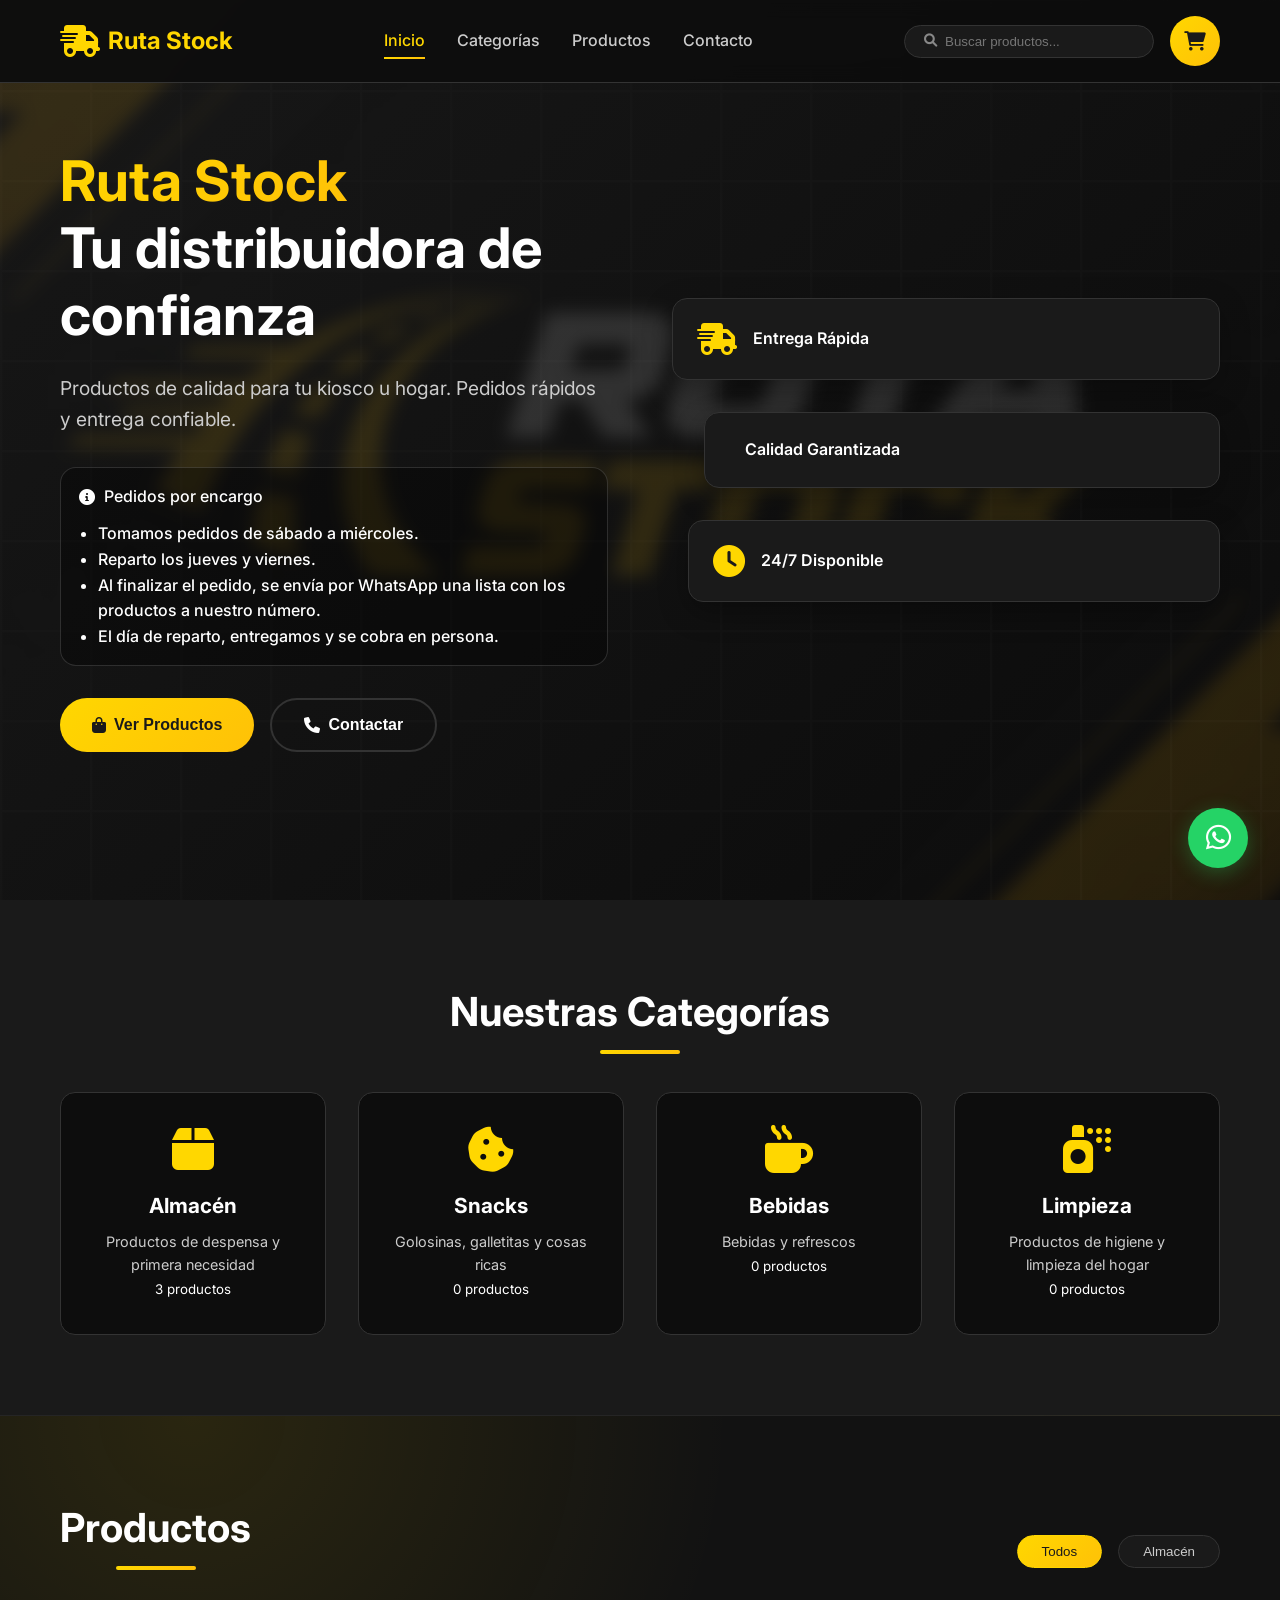
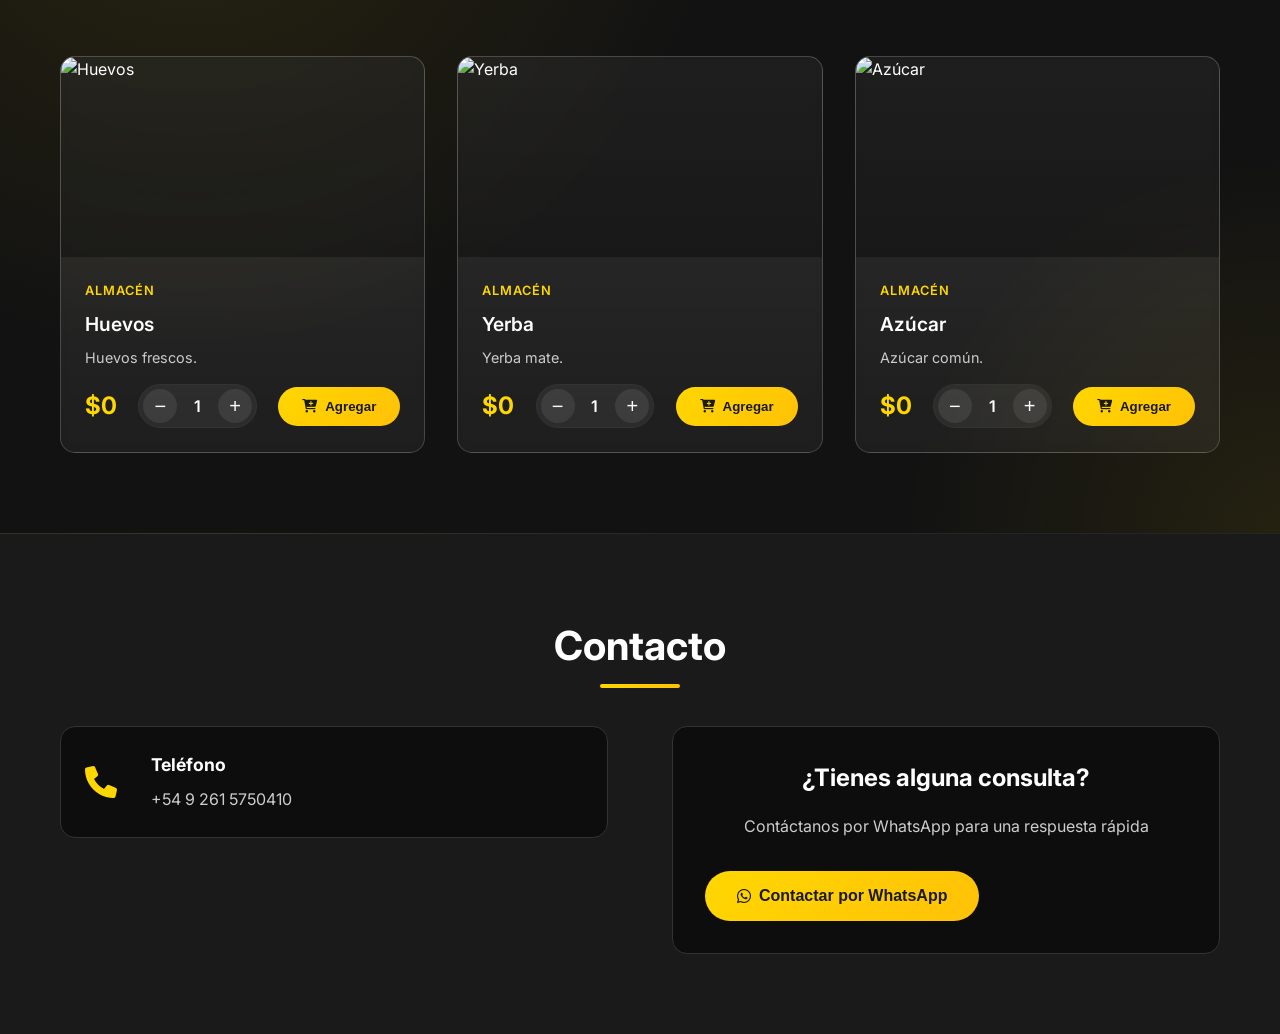
==== index.html @ 0f2c48de "Add files via upload" ====
<!DOCTYPE html>
<html lang="es">
<head>
    <meta charset="UTF-8">
    <meta name="viewport" content="width=device-width, initial-scale=1.0">
    <title>Ruta Stock - Distribuidora</title>
    <link rel="stylesheet" href="styles.css">
    <link href="https://cdnjs.cloudflare.com/ajax/libs/font-awesome/6.0.0/css/all.min.css" rel="stylesheet">
    <link href="https://fonts.googleapis.com/css2?family=Inter:wght@300;400;500;600;700&display=swap" rel="stylesheet">
</head>
<body>
    <!-- Header -->
    <header class="header">
        <div class="container">
            <div class="logo">
                <i class="fas fa-truck-fast"></i>
                <span>Ruta Stock</span>
            </div>
            <nav class="nav">
                <a href="#inicio" class="nav-link active">Inicio</a>
                <a href="#categorias" class="nav-link">Categorías</a>
                <a href="#productos" class="nav-link">Productos</a>
                <a href="#contacto" class="nav-link">Contacto</a>
            </nav>
            <div class="header-actions">
                <div class="search-container">
                    <input type="text" id="searchInput" placeholder="Buscar productos...">
                    <button class="search-btn" id="searchBtn" type="button" aria-label="Buscar">
                        <i class="fas fa-search"></i>
                    </button>
                </div>
                <button class="cart-btn" id="cartBtn">
                    <i class="fas fa-shopping-cart"></i>
                    <span class="cart-count" id="cartCount">0</span>
                </button>
            </div>
        </div>
    </header>

    <!-- Mobile Menu Toggle -->
    <button class="mobile-menu-toggle" id="mobileMenuToggle">
        <i class="fas fa-bars"></i>
    </button>

    <!-- Hero Section -->
    <section id="inicio" class="hero">
        <div class="container">
            <div class="hero-content">
                <h1 class="hero-title">
                    <span class="highlight">Ruta Stock</span>
                    <br>Tu distribuidora de confianza
                </h1>
                <p class="hero-subtitle">
                    Productos de calidad para tu kiosco u hogar. 
                    Pedidos rápidos y entrega confiable.
                </p>
                <div class="hero-notice" role="note" aria-label="Información de pedidos y reparto">
                    <div class="hero-notice-title">
                        <i class="fas fa-circle-info"></i>
                        Pedidos por encargo
                    </div>
                    <ul class="hero-notice-list">
                        <li>Tomamos pedidos de sábado a miércoles.</li>
                        <li>Reparto los jueves y viernes.</li>
                        <li>Al finalizar el pedido, se envía por WhatsApp una lista con los productos a nuestro número.</li>
                        <li>El día de reparto, entregamos y se cobra en persona.</li>
                    </ul>
                </div>
                <div class="hero-actions">
                    <button class="btn btn-primary" onclick="scrollToSection('productos')">
                        <i class="fas fa-shopping-bag"></i>
                        Ver Productos
                    </button>
                    <button class="btn btn-secondary" onclick="scrollToSection('contacto')">
                        <i class="fas fa-phone"></i>
                        Contactar
                    </button>
                </div>
            </div>
            <div class="hero-visual">
                <div class="floating-card">
                    <i class="fas fa-truck-fast"></i>
                    <span>Entrega Rápida</span>
                </div>
                <div class="floating-card">
                    <i class="fas fa-shield-check"></i>
                    <span>Calidad Garantizada</span>
                </div>
                <div class="floating-card">
                    <i class="fas fa-clock"></i>
                    <span>24/7 Disponible</span>
                </div>
            </div>
        </div>
    </section>

    <!-- Categories Section -->
    <section id="categorias" class="categories">
        <div class="container">
            <h2 class="section-title">Nuestras Categorías</h2>
            <div class="categories-grid" id="categoriesGrid">
                <!-- Categories will be loaded dynamically -->
            </div>
        </div>
    </section>

    <!-- Products Section -->
    <section id="productos" class="products">
        <div class="container">
            <div class="products-header">
                <h2 class="section-title">Productos</h2>
                <div class="filters" id="filterButtons"></div>
            </div>
            <div class="products-grid" id="productsGrid">
                <!-- Products will be loaded dynamically -->
            </div>
        </div>
    </section>

    <!-- Contact Section -->
    <section id="contacto" class="contact">
        <div class="container">
            <h2 class="section-title">Contacto</h2>
            <div class="contact-content">
                <div class="contact-info">
                    <div class="contact-item">
                        <i class="fas fa-phone"></i>
                        <div>
                            <h3>Teléfono</h3>
                            <p>+54 9 261 5750410</p>
                        </div>
                    </div>
                </div>
                <div class="contact-form">
                    <h3>¿Tienes alguna consulta?</h3>
                    <p>Contáctanos por WhatsApp para una respuesta rápida</p>
                    <button class="btn btn-primary" onclick="openWhatsApp()">
                        <i class="fab fa-whatsapp"></i>
                        Contactar por WhatsApp
                    </button>
                </div>
            </div>
        </div>
    </section>

    <!-- Cart Modal -->
    <div class="modal" id="cartModal">
        <div class="modal-content">
            <div class="modal-header">
                <h3>Carrito de Compras</h3>
                <button class="close-btn" id="closeCartModal">
                    <i class="fas fa-times"></i>
                </button>
            </div>
            <div class="modal-body">
                <div id="cartItems">
                    <!-- Cart items will be loaded dynamically -->
                </div>
                <div class="cart-total">
                    <strong>Total: $<span id="cartTotal">0</span></strong>
                </div>
            </div>
            <div class="modal-footer">
                <button class="btn btn-secondary" id="clearCart">
                    <i class="fas fa-trash"></i>
                    Vaciar Carrito
                </button>
                <button class="btn btn-primary" id="checkoutBtn">
                    <i class="fab fa-whatsapp"></i>
                    Enviar Pedido
                </button>
            </div>
        </div>
    </div>

    <!-- Checkout Modal -->
    <div class="modal" id="checkoutModal">
        <div class="modal-content">
            <div class="modal-header">
                <h3>Finalizar Pedido</h3>
                <button class="close-btn" id="closeCheckoutModal">
                    <i class="fas fa-times"></i>
                </button>
            </div>
            <div class="modal-body">
                <form id="checkoutForm">
                    <div class="form-group">
                        <label for="customerName">Nombre completo *</label>
                        <input type="text" id="customerName" required>
                    </div>
                    <div class="form-group">
                        <label for="customerAddress">Dirección *</label>
                        <input type="text" id="customerAddress" required>
                    </div>
                    <div class="form-group">
                        <label for="customerReference">Referencia (opcional)</label>
                        <input type="text" id="customerReference" placeholder="Ej: Casa azul, portón negro">
                    </div>
                </form>
            </div>
            <div class="modal-footer">
                <button class="btn btn-secondary" id="cancelCheckout">Cancelar</button>
                <button class="btn btn-primary" id="sendOrderBtn">
                    <i class="fab fa-whatsapp"></i>
                    Enviar por WhatsApp
                </button>
            </div>
        </div>
    </div>

    <!-- WhatsApp Float Button -->
    <a href="#" class="whatsapp-float" onclick="openWhatsApp()" title="Contactar por WhatsApp">
        <i class="fab fa-whatsapp"></i>
    </a>

    <!-- Loading Spinner -->
    <div class="loading" id="loading">
        <div class="spinner"></div>
    </div>

    <script src="config.js"></script>
    <script src="productos.js"></script>
    <script src="script.js"></script>
</body>
</html>
---- styles.css ----
/* Reset and Base Styles */
* {
    margin: 0;
    padding: 0;
    box-sizing: border-box;
}

:root {
    --primary-color: #FFD700;
    --primary-dark: #FFC107;
    --secondary-color: #1a1a1a;
    --background-dark: #0d0d0d;
    --background-light: #1a1a1a;
    --text-primary: #ffffff;
    --text-secondary: #cccccc;
    --text-muted: #888888;
    --border-color: #333333;
    --shadow-light: rgba(255, 215, 0, 0.1);
    --shadow-dark: rgba(0, 0, 0, 0.3);
    --gradient-primary: linear-gradient(135deg, #FFD700 0%, #FFC107 100%);
    --gradient-dark: linear-gradient(135deg, #1a1a1a 0%, #0d0d0d 100%);
}

body {
    font-family: 'Inter', sans-serif;
    background: var(--background-dark);
    color: var(--text-primary);
    line-height: 1.6;
    overflow-x: hidden;
}

.container {
    max-width: 1200px;
    margin: 0 auto;
    padding: 0 20px;
}

/* Header Styles */
.header {
    position: fixed;
    top: 0;
    left: 0;
    right: 0;
    background: rgba(13, 13, 13, 0.95);
    backdrop-filter: blur(10px);
    border-bottom: 1px solid var(--border-color);
    z-index: 1000;
    transition: all 0.3s ease;
}

.header .container {
    display: flex;
    align-items: center;
    justify-content: space-between;
    padding: 1rem 20px;
}

.logo {
    display: flex;
    align-items: center;
    gap: 0.5rem;
    font-size: 1.5rem;
    font-weight: 700;
    color: var(--primary-color);
}

.logo i {
    font-size: 2rem;
}

/* (logo de imagen removido del header) */

.nav {
    display: flex;
    gap: 2rem;
}

.nav-link {
    color: var(--text-secondary);
    text-decoration: none;
    font-weight: 500;
    transition: all 0.3s ease;
    position: relative;
}

.nav-link:hover,
.nav-link.active {
    color: var(--primary-color);
}

.nav-link::after {
    content: '';
    position: absolute;
    bottom: -5px;
    left: 0;
    width: 0;
    height: 2px;
    background: var(--gradient-primary);
    transition: width 0.3s ease;
}

.nav-link:hover::after,
.nav-link.active::after {
    width: 100%;
}

.header-actions {
    display: flex;
    align-items: center;
    gap: 1rem;
}

.search-container {
    position: relative;
    display: flex;
    align-items: center;
}

.search-container input {
    background: var(--background-light);
    border: 1px solid var(--border-color);
    border-radius: 25px;
    padding: 0.5rem 1rem 0.5rem 2.5rem;
    color: var(--text-primary);
    width: 250px;
    transition: all 0.3s ease;
}

.search-container input:focus {
    outline: none;
    border-color: var(--primary-color);
    box-shadow: 0 0 0 2px var(--shadow-light);
}

.search-btn {
    position: absolute;
    left: 0.6rem;
    width: 34px;
    height: 34px;
    border-radius: 999px;
    border: none;
    background: transparent;
    display: inline-flex;
    align-items: center;
    justify-content: center;
    cursor: pointer;
    color: var(--text-muted);
    transition: all 0.2s ease;
}

.search-btn:hover {
    color: var(--primary-color);
    background: rgba(255, 255, 255, 0.06);
}

.search-btn i {
    pointer-events: none;
}

.cart-btn {
    position: relative;
    background: var(--gradient-primary);
    border: none;
    border-radius: 50%;
    width: 50px;
    height: 50px;
    display: flex;
    align-items: center;
    justify-content: center;
    cursor: pointer;
    transition: all 0.3s ease;
    color: var(--secondary-color);
    font-size: 1.2rem;
}

.cart-btn:hover {
    transform: scale(1.1);
    box-shadow: 0 5px 15px var(--shadow-light);
}

.cart-count {
    position: absolute;
    top: -5px;
    right: -5px;
    background: #ff4444;
    color: white;
    border-radius: 50%;
    width: 20px;
    height: 20px;
    display: flex;
    align-items: center;
    justify-content: center;
    font-size: 0.8rem;
    font-weight: 600;
}

.mobile-menu-toggle {
    display: none;
    position: fixed;
    top: 1rem;
    right: 1rem;
    background: var(--gradient-primary);
    border: none;
    border-radius: 50%;
    width: 50px;
    height: 50px;
    color: var(--secondary-color);
    font-size: 1.2rem;
    cursor: pointer;
    z-index: 1001;
}

/* Hero Section */
.hero {
    min-height: 100vh;
    display: flex;
    align-items: center;
    background: var(--gradient-dark);
    position: relative;
    overflow: hidden;
}

.hero::before {
    content: '';
    position: absolute;
    top: 0;
    left: 0;
    right: 0;
    bottom: 0;
    background: url('data:image/svg+xml,<svg xmlns="http://www.w3.org/2000/svg" viewBox="0 0 100 100"><defs><pattern id="grid" width="10" height="10" patternUnits="userSpaceOnUse"><path d="M 10 0 L 0 0 0 10" fill="none" stroke="%23333" stroke-width="0.5"/></pattern></defs><rect width="100" height="100" fill="url(%23grid)"/></svg>');
    opacity: 0.1;
}

.hero::after {
    content: '';
    position: absolute;
    top: 0;
    left: 0;
    right: 0;
    bottom: 0;
    background-image: url('img/brand/logo-ruta-stock.png');
    background-size: cover;
    background-position: center;
    opacity: 0.12;
    filter: blur(8px);
    transform: scale(1.08);
    z-index: 0;
    pointer-events: none;
}

.hero .container {
    display: grid;
    grid-template-columns: 1fr 1fr;
    gap: 4rem;
    align-items: center;
    position: relative;
    z-index: 1;
}

.hero-title {
    font-size: 3.5rem;
    font-weight: 700;
    line-height: 1.2;
    margin-bottom: 1.5rem;
}

.highlight {
    background: var(--gradient-primary);
    -webkit-background-clip: text;
    -webkit-text-fill-color: transparent;
    background-clip: text;
}

.hero-subtitle {
    font-size: 1.2rem;
    color: var(--text-secondary);
    margin-bottom: 2rem;
    line-height: 1.6;
}

.hero-notice {
    margin: 1.25rem 0 2rem;
    background: rgba(0, 0, 0, 0.35);
    border: 1px solid rgba(255, 255, 255, 0.14);
    border-radius: 16px;
    padding: 1rem 1.1rem;
}

.hero-notice-title {
    display: flex;
    align-items: center;
    gap: 0.6rem;
    font-weight: 500;
    color: #ffffff;
    margin-bottom: 0.75rem;
}

.hero-notice-list {
    margin: 0;
    padding-left: 1.2rem;
    color: #ffffff;
    line-height: 1.6;
    font-weight: 500;
}

.hero-notice-list strong {
    color: inherit;
    font-weight: inherit;
}

.hero-actions {
    display: flex;
    gap: 1rem;
    flex-wrap: wrap;
}

.btn {
    padding: 1rem 2rem;
    border: none;
    border-radius: 50px;
    font-weight: 600;
    cursor: pointer;
    transition: all 0.3s ease;
    display: flex;
    align-items: center;
    gap: 0.5rem;
    text-decoration: none;
    font-size: 1rem;
}

.btn-primary {
    background: var(--gradient-primary);
    color: var(--secondary-color);
}

.btn-primary:hover {
    transform: translateY(-2px);
    box-shadow: 0 10px 25px var(--shadow-light);
}

.btn-secondary {
    background: transparent;
    color: var(--text-primary);
    border: 2px solid var(--border-color);
}

.btn-secondary:hover {
    border-color: var(--primary-color);
    color: var(--primary-color);
    transform: translateY(-2px);
}

.hero-visual {
    display: flex;
    flex-direction: column;
    gap: 2rem;
    position: relative;
}

.floating-card {
    background: var(--background-light);
    border: 1px solid var(--border-color);
    border-radius: 15px;
    padding: 1.5rem;
    display: flex;
    align-items: center;
    gap: 1rem;
    backdrop-filter: blur(10px);
    animation: float 6s ease-in-out infinite;
    box-shadow: 0 10px 30px var(--shadow-dark);
}

.floating-card:nth-child(2) {
    animation-delay: -2s;
    margin-left: 2rem;
}

.floating-card:nth-child(3) {
    animation-delay: -4s;
    margin-left: 1rem;
}

.floating-card i {
    font-size: 2rem;
    color: var(--primary-color);
}

.floating-card span {
    font-weight: 600;
}

@keyframes float {
    0%, 100% { transform: translateY(0px); }
    50% { transform: translateY(-20px); }
}

/* Section Styles */
section {
    padding: 5rem 0;
}

.section-title {
    font-size: 2.5rem;
    font-weight: 700;
    text-align: center;
    margin-bottom: 3rem;
    position: relative;
}

.section-title::after {
    content: '';
    position: absolute;
    bottom: -10px;
    left: 50%;
    transform: translateX(-50%);
    width: 80px;
    height: 4px;
    background: var(--gradient-primary);
    border-radius: 2px;
}

/* Categories Section */
.categories {
    background: var(--background-light);
}

.categories-grid {
    display: grid;
    grid-template-columns: repeat(auto-fit, minmax(200px, 1fr));
    gap: 2rem;
}

.category-card {
    background: var(--background-dark);
    border: 1px solid var(--border-color);
    border-radius: 15px;
    padding: 2rem;
    text-align: center;
    cursor: pointer;
    transition: all 0.3s ease;
    position: relative;
    overflow: hidden;
}

.category-card::before {
    content: '';
    position: absolute;
    top: 0;
    left: -100%;
    width: 100%;
    height: 100%;
    background: linear-gradient(90deg, transparent, var(--shadow-light), transparent);
    transition: left 0.5s ease;
}

.category-card:hover::before {
    left: 100%;
}

.category-card:hover {
    transform: translateY(-5px);
    border-color: var(--primary-color);
    box-shadow: 0 15px 35px var(--shadow-dark);
}

.category-card i {
    font-size: 3rem;
    color: var(--primary-color);
    margin-bottom: 1rem;
}

.category-card h3 {
    font-size: 1.3rem;
    margin-bottom: 0.5rem;
}

.category-card p {
    color: var(--text-secondary);
    font-size: 0.9rem;
}

/* Products Section */
.products {
    background:
        radial-gradient(1200px circle at 15% 0%, rgba(255, 215, 0, 0.10), transparent 45%),
        radial-gradient(900px circle at 100% 100%, rgba(255, 215, 0, 0.08), transparent 42%),
        #121212;
    border-top: 1px solid rgba(255, 255, 255, 0.08);
    border-bottom: 1px solid rgba(255, 255, 255, 0.08);
}

.products-header {
    display: flex;
    justify-content: space-between;
    align-items: center;
    margin-bottom: 3rem;
    flex-wrap: wrap;
    gap: 2rem;
}

.filters {
    display: flex;
    gap: 1rem;
    flex-wrap: wrap;
}

.filter-btn {
    background: var(--background-light);
    border: 1px solid var(--border-color);
    color: var(--text-secondary);
    padding: 0.5rem 1.5rem;
    border-radius: 25px;
    cursor: pointer;
    transition: all 0.3s ease;
    font-weight: 500;
}

.filter-btn:hover,
.filter-btn.active {
    background: var(--gradient-primary);
    color: var(--secondary-color);
    border-color: var(--primary-color);
}

.products-grid {
    display: grid;
    grid-template-columns: repeat(auto-fill, minmax(280px, 1fr));
    gap: 2rem;
}

.product-card {
    background: linear-gradient(180deg, rgba(255, 255, 255, 0.12), rgba(255, 255, 255, 0.05));
    border: 1px solid rgba(255, 255, 255, 0.18);
    border-radius: 15px;
    overflow: hidden;
    transition: all 0.3s ease;
    position: relative;
    backdrop-filter: blur(4px);
}

.product-card::after {
    content: '';
    position: absolute;
    inset: 0;
    background: radial-gradient(900px circle at 20% 0%, rgba(255, 215, 0, 0.10), transparent 55%);
    opacity: 0;
    transition: opacity 0.25s ease;
    pointer-events: none;
}

.product-card:hover {
    transform: translateY(-5px);
    box-shadow: 0 18px 40px rgba(0, 0, 0, 0.45), 0 0 0 1px rgba(255, 215, 0, 0.35);
    border-color: var(--primary-color);
}

.product-card:hover::after {
    opacity: 1;
}

.product-card.product-highlight {
    outline: 2px solid rgba(255, 215, 0, 0.65);
    box-shadow: 0 0 0 6px rgba(255, 215, 0, 0.10), 0 18px 40px rgba(0, 0, 0, 0.35);
    transform: translateY(-3px);
}

.product-image {
    width: 100%;
    height: 200px;
    background: rgba(0, 0, 0, 0.35);
    display: flex;
    align-items: center;
    justify-content: center;
    position: relative;
    overflow: hidden;
}

.product-image img {
    width: 100%;
    height: 100%;
    object-fit: cover;
    transition: transform 0.3s ease;
}

.product-card:hover .product-image img {
    transform: scale(1.1);
}

.product-image i {
    font-size: 4rem;
    color: var(--primary-color);
    opacity: 0.5;
}

.product-info {
    padding: 1.5rem;
}

.product-category {
    color: var(--primary-color);
    font-size: 0.8rem;
    font-weight: 600;
    text-transform: uppercase;
    letter-spacing: 1px;
    margin-bottom: 0.5rem;
}

.product-name {
    font-size: 1.2rem;
    font-weight: 600;
    margin-bottom: 0.5rem;
}

.product-description {
    color: var(--text-secondary);
    font-size: 0.9rem;
    margin-bottom: 1rem;
    line-height: 1.4;
}

.product-footer {
    display: flex;
    justify-content: space-between;
    align-items: center;
    gap: 0.75rem;
    flex-wrap: wrap;
}

/* Selector de cantidad en cards de producto */
.qty-selector {
    display: inline-flex;
    align-items: center;
    gap: 0.4rem;
    background: rgba(255, 255, 255, 0.06);
    border: 1px solid var(--border-color);
    border-radius: 999px;
    padding: 0.25rem;
}

.qty-btn {
    width: 34px;
    height: 34px;
    border-radius: 999px;
    border: none;
    cursor: pointer;
    background: rgba(255, 255, 255, 0.08);
    color: var(--text-primary);
    font-size: 1.25rem;
    line-height: 1;
    display: inline-flex;
    align-items: center;
    justify-content: center;
    transition: transform 0.12s ease, background 0.12s ease;
}

.qty-btn:hover {
    background: rgba(255, 255, 255, 0.12);
    transform: translateY(-1px);
}

.qty-value {
    min-width: 28px;
    text-align: center;
    font-weight: 600;
    color: var(--text-primary);
}

.product-price {
    font-size: 1.5rem;
    font-weight: 700;
    color: var(--primary-color);
}

.add-to-cart {
    background: var(--gradient-primary);
    border: none;
    color: var(--secondary-color);
    padding: 0.75rem 1.5rem;
    border-radius: 25px;
    cursor: pointer;
    font-weight: 600;
    transition: all 0.3s ease;
    display: flex;
    align-items: center;
    gap: 0.5rem;
}

.add-to-cart:hover {
    transform: scale(1.05);
    box-shadow: 0 5px 15px var(--shadow-light);
}

/* Contact Section */
.contact {
    background: var(--background-light);
}

.contact-content {
    display: grid;
    grid-template-columns: 1fr 1fr;
    gap: 4rem;
    align-items: start;
}

.contact-info {
    display: flex;
    flex-direction: column;
    gap: 2rem;
}

.contact-item {
    display: flex;
    align-items: center;
    gap: 1rem;
    padding: 1.5rem;
    background: var(--background-dark);
    border: 1px solid var(--border-color);
    border-radius: 15px;
    transition: all 0.3s ease;
}

.contact-item:hover {
    border-color: var(--primary-color);
    transform: translateX(5px);
}

.contact-item i {
    font-size: 2rem;
    color: var(--primary-color);
    min-width: 50px;
}

.contact-item h3 {
    margin-bottom: 0.5rem;
    font-size: 1.1rem;
}

.contact-item p {
    color: var(--text-secondary);
}

.contact-form {
    background: var(--background-dark);
    border: 1px solid var(--border-color);
    border-radius: 15px;
    padding: 2rem;
    text-align: center;
}

.contact-form h3 {
    margin-bottom: 1rem;
    font-size: 1.5rem;
}

.contact-form p {
    color: var(--text-secondary);
    margin-bottom: 2rem;
}

/* Modal Styles */
.modal {
    display: none;
    position: fixed;
    top: 0;
    left: 0;
    width: 100%;
    height: 100%;
    background: rgba(0, 0, 0, 0.8);
    backdrop-filter: blur(5px);
    z-index: 2000;
    animation: fadeIn 0.3s ease;
}

.modal.show {
    display: flex;
    align-items: center;
    justify-content: center;
}

.modal-content {
    background: var(--background-light);
    border: 1px solid var(--border-color);
    border-radius: 15px;
    width: 90%;
    max-width: 500px;
    max-height: 90vh;
    overflow-y: auto;
    animation: slideUp 0.3s ease;
}

.modal-header {
    display: flex;
    justify-content: space-between;
    align-items: center;
    padding: 1.5rem;
    border-bottom: 1px solid var(--border-color);
}

.modal-header h3 {
    font-size: 1.3rem;
}

.close-btn {
    background: none;
    border: none;
    color: var(--text-secondary);
    font-size: 1.5rem;
    cursor: pointer;
    transition: color 0.3s ease;
}

.close-btn:hover {
    color: var(--primary-color);
}

.modal-body {
    padding: 1.5rem;
}

.modal-footer {
    display: flex;
    gap: 1rem;
    padding: 1.5rem;
    border-top: 1px solid var(--border-color);
    justify-content: flex-end;
}

/* Cart Styles */
.cart-item {
    display: flex;
    align-items: center;
    gap: 1rem;
    padding: 1rem;
    border: 1px solid var(--border-color);
    border-radius: 10px;
    margin-bottom: 1rem;
    background: var(--background-dark);
}

.cart-item-image {
    width: 60px;
    height: 60px;
    background: var(--background-light);
    border-radius: 8px;
    display: flex;
    align-items: center;
    justify-content: center;
    color: var(--primary-color);
    font-size: 1.5rem;
}

.cart-item-info {
    flex: 1;
}

.cart-item-name {
    font-weight: 600;
    margin-bottom: 0.25rem;
}

.cart-item-price {
    color: var(--primary-color);
    font-weight: 600;
}

.cart-item-controls {
    display: flex;
    align-items: center;
    gap: 0.5rem;
}

.quantity-btn {
    background: var(--background-light);
    border: 1px solid var(--border-color);
    color: var(--text-primary);
    width: 30px;
    height: 30px;
    border-radius: 50%;
    cursor: pointer;
    display: flex;
    align-items: center;
    justify-content: center;
    transition: all 0.3s ease;
}

.quantity-btn:hover {
    background: var(--primary-color);
    color: var(--secondary-color);
}

.quantity {
    min-width: 30px;
    text-align: center;
    font-weight: 600;
}

.remove-item {
    background: #ff4444;
    border: none;
    color: white;
    width: 30px;
    height: 30px;
    border-radius: 50%;
    cursor: pointer;
    display: flex;
    align-items: center;
    justify-content: center;
    transition: all 0.3s ease;
}

.remove-item:hover {
    background: #cc0000;
    transform: scale(1.1);
}

.cart-total {
    text-align: center;
    font-size: 1.3rem;
    margin: 1rem 0;
    padding: 1rem;
    background: var(--background-dark);
    border-radius: 10px;
}

.empty-cart {
    text-align: center;
    padding: 2rem;
    color: var(--text-secondary);
}

/* Form Styles */
.form-group {
    margin-bottom: 1.5rem;
}

.form-group label {
    display: block;
    margin-bottom: 0.5rem;
    font-weight: 600;
    color: var(--text-primary);
}

.form-group input {
    width: 100%;
    padding: 0.75rem;
    background: var(--background-dark);
    border: 1px solid var(--border-color);
    border-radius: 8px;
    color: var(--text-primary);
    transition: all 0.3s ease;
}

.form-group input:focus {
    outline: none;
    border-color: var(--primary-color);
    box-shadow: 0 0 0 2px var(--shadow-light);
}

.form-group small {
    display: block;
    margin-top: 0.5rem;
    color: var(--text-secondary);
    font-size: 0.8rem;
}

/* WhatsApp Float Button */
.whatsapp-float {
    position: fixed;
    bottom: 2rem;
    right: 2rem;
    background: #25D366;
    color: white;
    width: 60px;
    height: 60px;
    border-radius: 50%;
    display: flex;
    align-items: center;
    justify-content: center;
    font-size: 1.8rem;
    text-decoration: none;
    box-shadow: 0 5px 20px rgba(37, 211, 102, 0.3);
    transition: all 0.3s ease;
    z-index: 1000;
    animation: pulse 2s infinite;
}

.whatsapp-float:hover {
    transform: scale(1.1);
    box-shadow: 0 8px 25px rgba(37, 211, 102, 0.5);
}

/* (Se eliminó la sección "Imágenes" de la página; las imágenes van en `img/productos/`) */

@keyframes pulse {
    0% { box-shadow: 0 5px 20px rgba(37, 211, 102, 0.3); }
    50% { box-shadow: 0 5px 20px rgba(37, 211, 102, 0.6); }
    100% { box-shadow: 0 5px 20px rgba(37, 211, 102, 0.3); }
}

/* Loading Spinner */
.loading {
    display: none;
    position: fixed;
    top: 0;
    left: 0;
    width: 100%;
    height: 100%;
    background: rgba(0, 0, 0, 0.8);
    z-index: 3000;
    align-items: center;
    justify-content: center;
}

.loading.show {
    display: flex;
}

.spinner {
    width: 50px;
    height: 50px;
    border: 3px solid var(--border-color);
    border-top: 3px solid var(--primary-color);
    border-radius: 50%;
    animation: spin 1s linear infinite;
}

@keyframes spin {
    0% { transform: rotate(0deg); }
    100% { transform: rotate(360deg); }
}

/* Animations */
@keyframes fadeIn {
    from { opacity: 0; }
    to { opacity: 1; }
}

@keyframes slideUp {
    from { transform: translateY(50px); opacity: 0; }
    to { transform: translateY(0); opacity: 1; }
}

/* Responsive Design */
@media (max-width: 768px) {
    .container {
        padding: 0 15px;
    }

    .header .container {
        padding: 0.75rem 15px;
    }

    .nav {
        display: none;
    }

    .mobile-menu-toggle {
        display: flex;
    }

    .search-container input {
        width: 200px;
    }

    .hero .container {
        grid-template-columns: 1fr;
        gap: 2rem;
        text-align: center;
    }

    .hero-title {
        font-size: 2.5rem;
    }

    .hero-actions {
        justify-content: center;
    }

    .floating-card {
        margin-left: 0 !important;
    }

    .section-title {
        font-size: 2rem;
    }

    .categories-grid {
        grid-template-columns: repeat(auto-fit, minmax(150px, 1fr));
        gap: 1rem;
    }

    .products-header {
        flex-direction: column;
        align-items: stretch;
    }

    .filters {
        justify-content: center;
    }

    .products-grid {
        grid-template-columns: repeat(auto-fit, minmax(250px, 1fr));
        gap: 1.5rem;
    }

    .contact-content {
        grid-template-columns: 1fr;
        gap: 2rem;
    }

    .modal-content {
        width: 95%;
        margin: 1rem;
    }

    .modal-footer {
        flex-direction: column;
    }

    .cart-item {
        flex-direction: column;
        align-items: stretch;
        text-align: center;
    }

    .cart-item-controls {
        justify-content: center;
        margin-top: 1rem;
    }

    .whatsapp-float {
        bottom: 1rem;
        right: 1rem;
        width: 50px;
        height: 50px;
        font-size: 1.5rem;
    }
}

@media (max-width: 480px) {
    .hero-title {
        font-size: 2rem;
    }

    .btn {
        padding: 0.75rem 1.5rem;
        font-size: 0.9rem;
    }

    .search-container input {
        width: 150px;
    }

    .products-grid {
        grid-template-columns: 1fr;
    }

    .categories-grid {
        grid-template-columns: 1fr;
    }
}

/* Utility Classes */
.text-center { text-align: center; }
.text-left { text-align: left; }
.text-right { text-align: right; }

.mb-1 { margin-bottom: 0.5rem; }
.mb-2 { margin-bottom: 1rem; }
.mb-3 { margin-bottom: 1.5rem; }
.mb-4 { margin-bottom: 2rem; }

.mt-1 { margin-top: 0.5rem; }
.mt-2 { margin-top: 1rem; }
.mt-3 { margin-top: 1.5rem; }
.mt-4 { margin-top: 2rem; }

.hidden { display: none; }
.visible { display: block; }

/* Smooth Scrolling */
html {
    scroll-behavior: smooth;
}

/* Custom Scrollbar */
::-webkit-scrollbar {
    width: 8px;
}

::-webkit-scrollbar-track {
    background: var(--background-dark);
}

::-webkit-scrollbar-thumb {
    background: var(--primary-color);
    border-radius: 4px;
}

::-webkit-scrollbar-thumb:hover {
    background: var(--primary-dark);
}
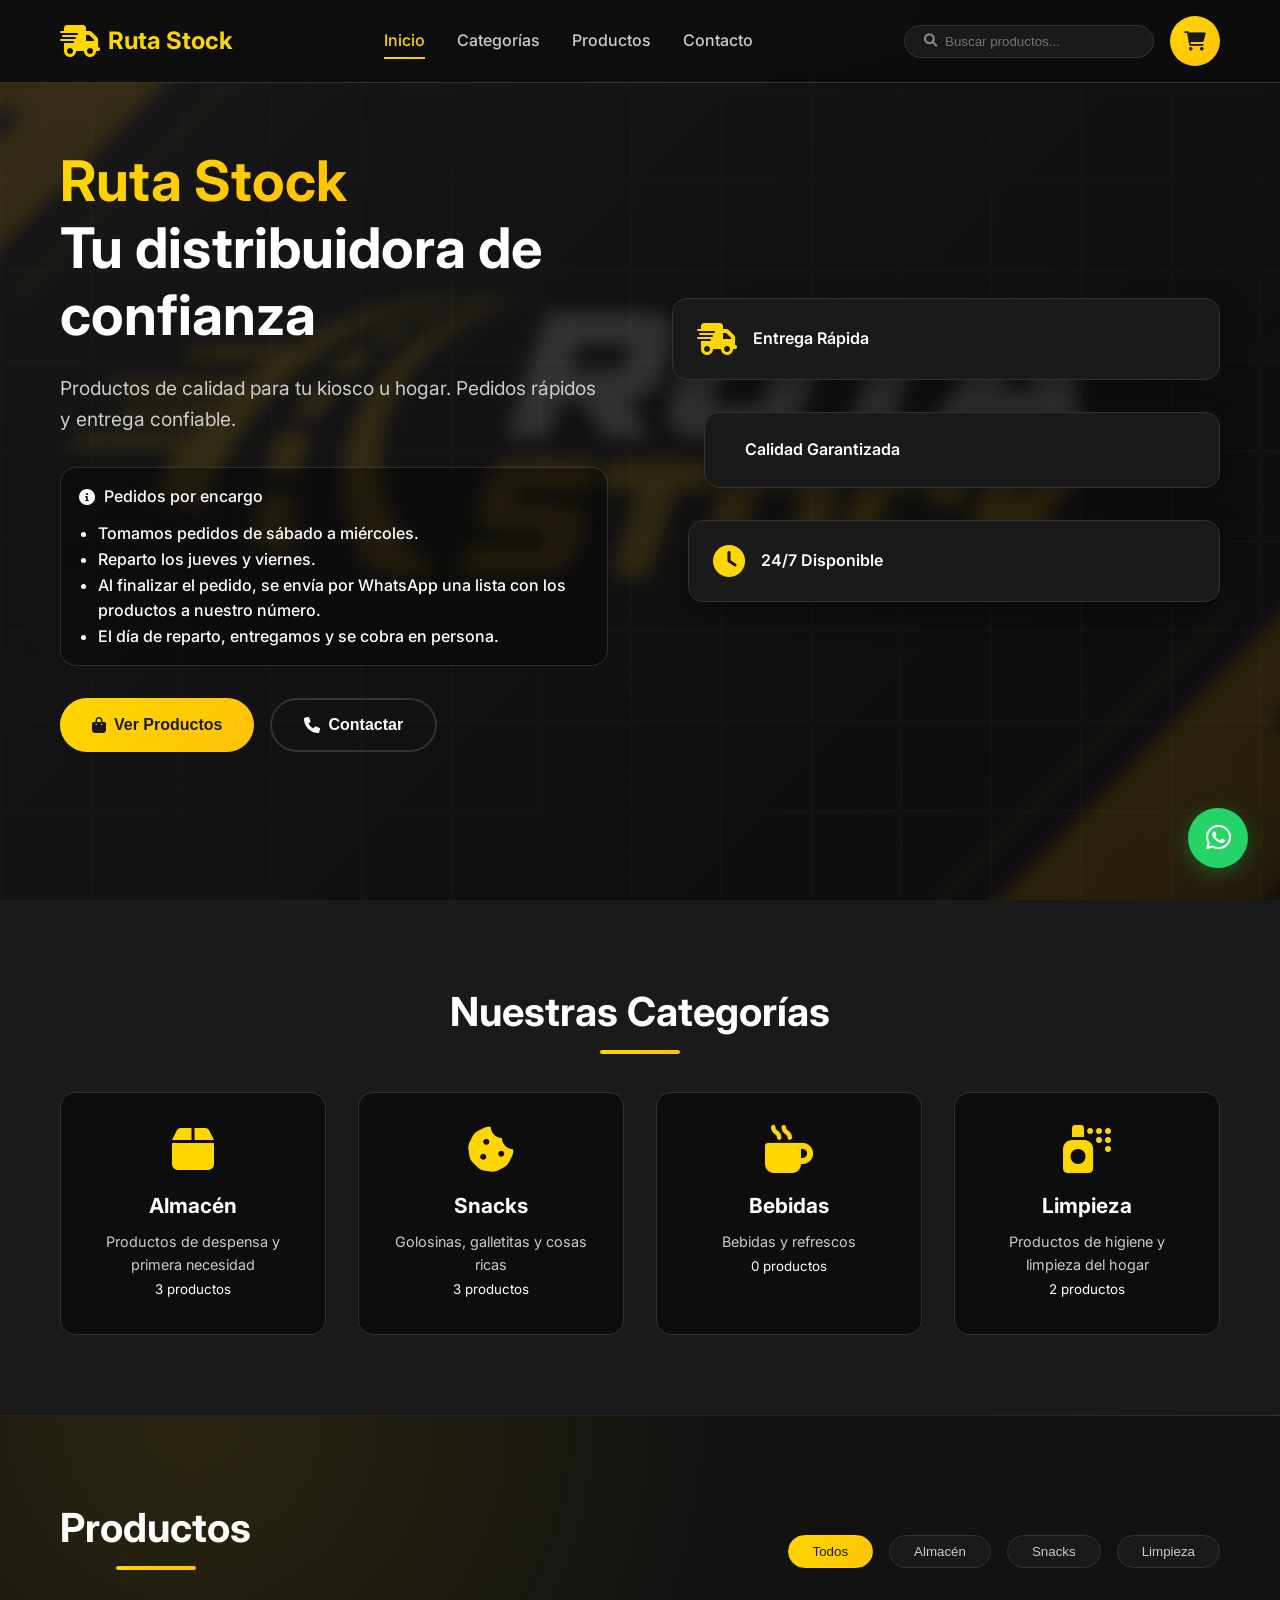
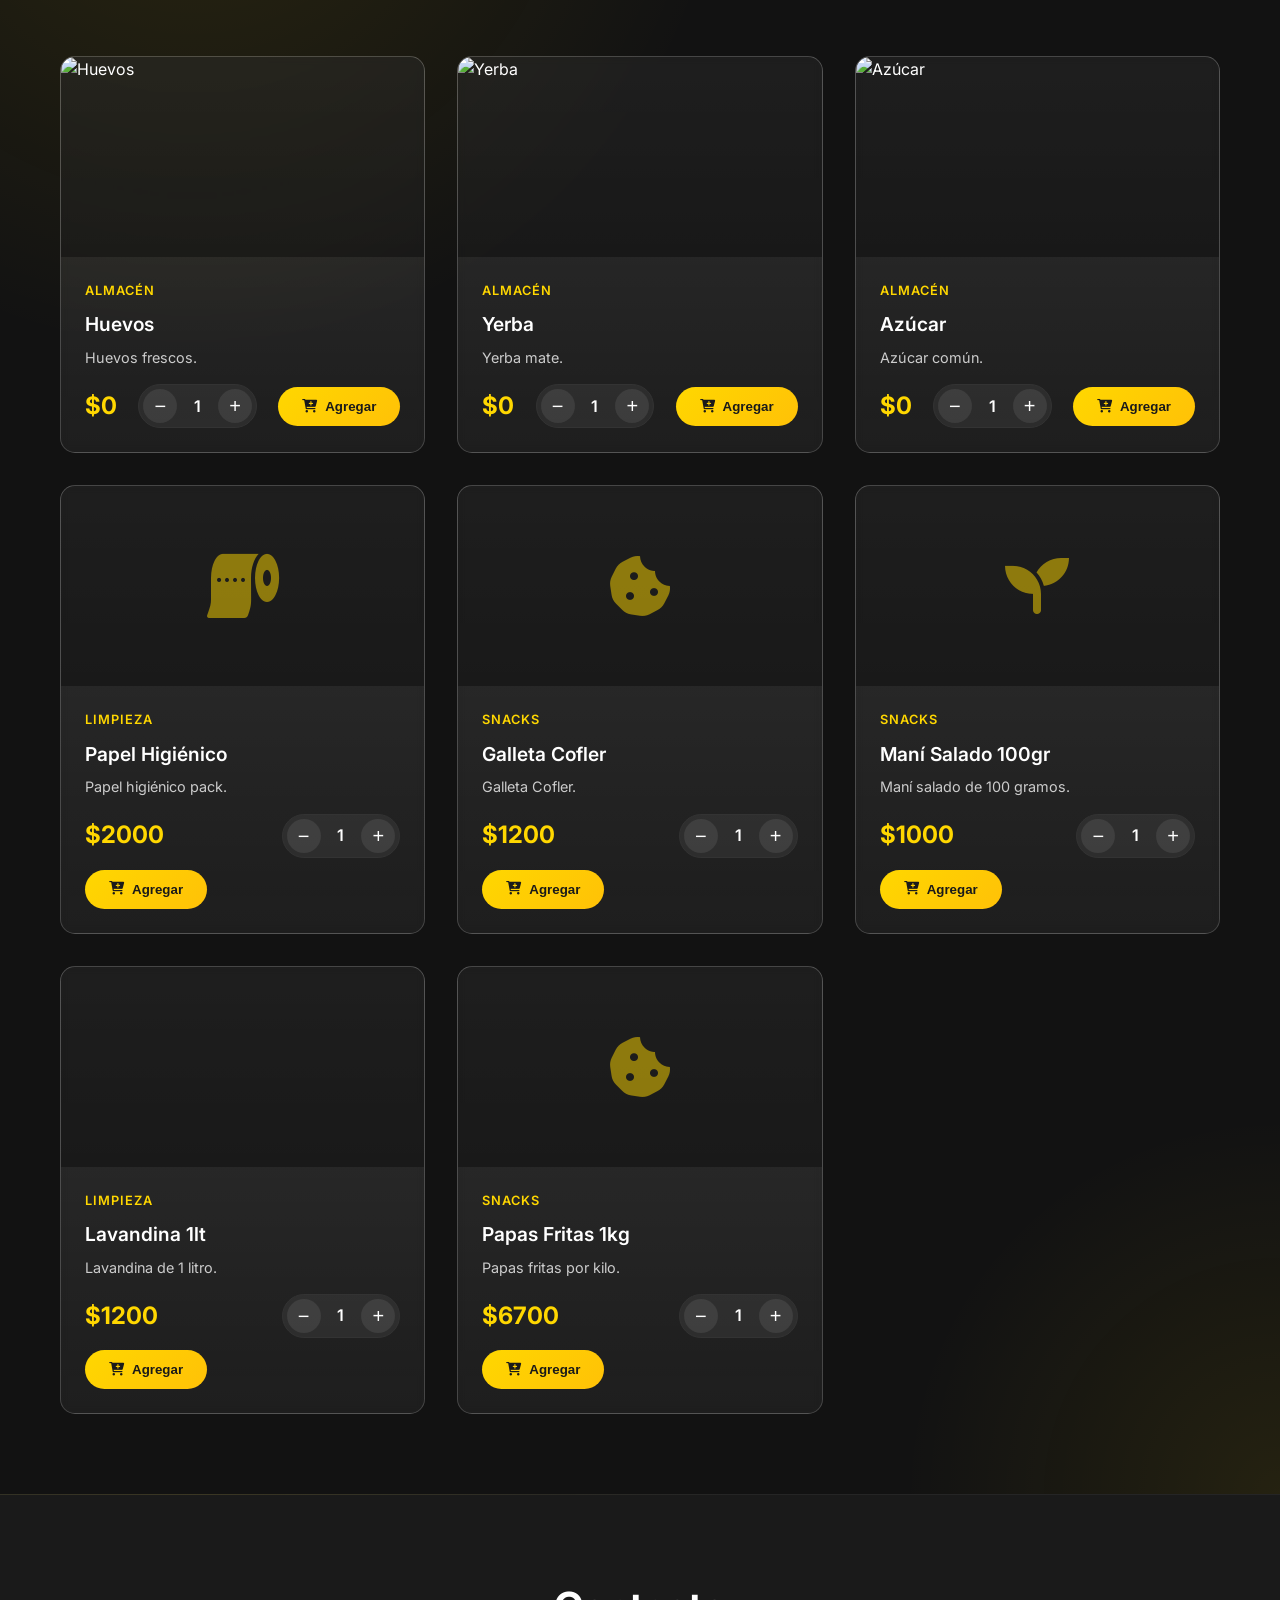
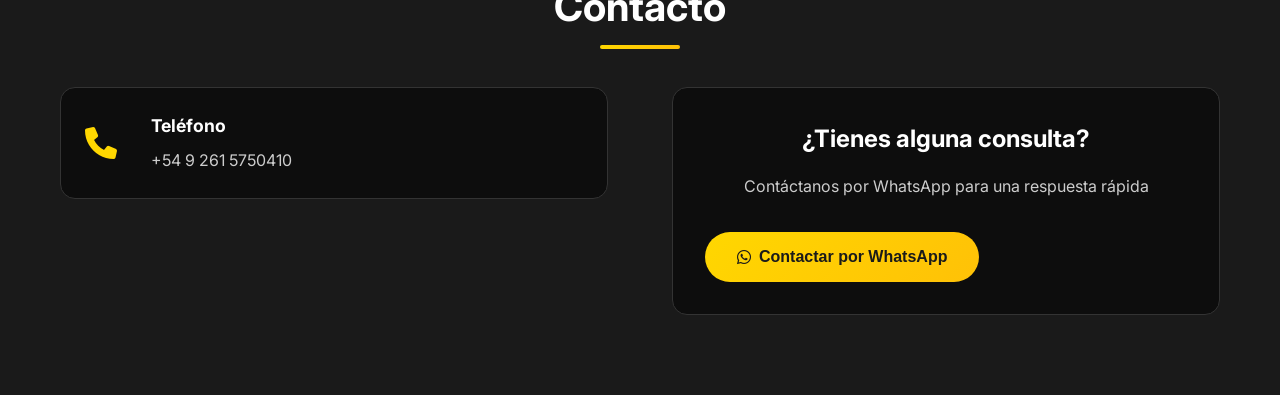
==== commit 1f4ae191: "Add files via upload" ====
--- a/index.html
+++ b/index.html
@@ -29,6 +29,9 @@
                         <i class="fas fa-search"></i>
                     </button>
                 </div>
+                <button class="mobile-menu-toggle" id="mobileMenuToggle" aria-label="Abrir menú">
+                    <i class="fas fa-bars"></i>
+                </button>
                 <button class="cart-btn" id="cartBtn">
                     <i class="fas fa-shopping-cart"></i>
                     <span class="cart-count" id="cartCount">0</span>
@@ -36,11 +39,6 @@
             </div>
         </div>
     </header>
-
-    <!-- Mobile Menu Toggle -->
-    <button class="mobile-menu-toggle" id="mobileMenuToggle">
-        <i class="fas fa-bars"></i>
-    </button>
 
     <!-- Hero Section -->
     <section id="inicio" class="hero">
@@ -160,6 +158,10 @@
                     <strong>Total: $<span id="cartTotal">0</span></strong>
                 </div>
             </div>
+            <div class="cart-scroll-hint" id="cartScrollHint" aria-hidden="true">
+                <span>Deslizá para ver más</span>
+                <i class="fas fa-chevron-down"></i>
+            </div>
             <div class="modal-footer">
                 <button class="btn btn-secondary" id="clearCart">
                     <i class="fas fa-trash"></i>
--- a/styles.css
+++ b/styles.css
@@ -178,6 +178,10 @@
     box-shadow: 0 5px 15px var(--shadow-light);
 }
 
+.cart-btn.cart-attention {
+    animation: cartNudge 0.55s ease;
+}
+
 .cart-count {
     position: absolute;
     top: -5px;
@@ -196,18 +200,16 @@
 
 .mobile-menu-toggle {
     display: none;
-    position: fixed;
-    top: 1rem;
-    right: 1rem;
+    position: relative;
     background: var(--gradient-primary);
     border: none;
     border-radius: 50%;
-    width: 50px;
-    height: 50px;
+    width: 44px;
+    height: 44px;
     color: var(--secondary-color);
-    font-size: 1.2rem;
+    font-size: 1rem;
     cursor: pointer;
-    z-index: 1001;
+    z-index: 10;
 }
 
 /* Hero Section */
@@ -786,6 +788,7 @@
     max-height: 90vh;
     overflow-y: auto;
     animation: slideUp 0.3s ease;
+    position: relative;
 }
 
 .modal-header {
@@ -920,6 +923,42 @@
     padding: 1rem;
     background: var(--background-dark);
     border-radius: 10px;
+}
+
+.cart-scroll-hint {
+    position: sticky;
+    bottom: 78px;
+    left: 50%;
+    transform: translateX(-50%);
+    width: max-content;
+    margin-bottom: 0.45rem;
+    display: inline-flex;
+    align-items: center;
+    gap: 0.45rem;
+    background: rgba(0, 0, 0, 0.72);
+    border: 1px solid rgba(255, 255, 255, 0.18);
+    border-radius: 999px;
+    padding: 0.38rem 0.72rem;
+    font-size: 0.75rem;
+    color: #fff;
+    opacity: 0;
+    pointer-events: none;
+    transition: opacity 0.2s ease;
+    z-index: 7;
+}
+
+.cart-scroll-hint i {
+    font-size: 0.72rem;
+    animation: hintArrowMove 1s ease-in-out infinite;
+}
+
+.cart-scroll-hint.show {
+    opacity: 1;
+}
+
+@keyframes hintArrowMove {
+    0%, 100% { transform: translateY(0); }
+    50% { transform: translateY(3px); }
 }
 
 .empty-cart {
@@ -997,6 +1036,41 @@
     100% { box-shadow: 0 5px 20px rgba(37, 211, 102, 0.3); }
 }
 
+@keyframes cartNudge {
+    0% { transform: translateX(0) scale(1); }
+    20% { transform: translateX(-3px) scale(1.03); }
+    40% { transform: translateX(3px) scale(1.05); }
+    60% { transform: translateX(-2px) scale(1.03); }
+    80% { transform: translateX(2px) scale(1.02); }
+    100% { transform: translateX(0) scale(1); }
+}
+
+.cart-toast {
+    position: fixed;
+    top: 92px;
+    right: 16px;
+    z-index: 2500;
+    display: inline-flex;
+    align-items: center;
+    gap: 0.5rem;
+    background: #2e7d32;
+    color: #fff;
+    border: 1px solid rgba(255, 255, 255, 0.25);
+    border-radius: 12px;
+    padding: 0.65rem 0.85rem;
+    font-size: 0.9rem;
+    box-shadow: 0 10px 25px rgba(0, 0, 0, 0.35);
+    transform: translateY(-8px);
+    opacity: 0;
+    transition: all 0.22s ease;
+    pointer-events: none;
+}
+
+.cart-toast.show {
+    transform: translateY(0);
+    opacity: 1;
+}
+
 /* Loading Spinner */
 .loading {
     display: none;
@@ -1047,7 +1121,11 @@
     }
 
     .header .container {
-        padding: 0.75rem 15px;
+        padding: 0.7rem 15px;
+        display: grid;
+        grid-template-columns: auto 1fr auto;
+        gap: 0.6rem;
+        align-items: center;
     }
 
     .nav {
@@ -1056,10 +1134,36 @@
 
     .mobile-menu-toggle {
         display: flex;
-    }
-
-    .search-container input {
-        width: 200px;
+        align-items: center;
+        justify-content: center;
+    }
+
+    .logo {
+        font-size: 1.2rem;
+        gap: 0.4rem;
+    }
+
+    .logo i {
+        font-size: 1.4rem;
+    }
+
+    .header-actions {
+        justify-self: end;
+        gap: 0.45rem;
+    }
+
+    .search-container {
+        display: none;
+    }
+
+    .cart-btn {
+        width: 44px;
+        height: 44px;
+        font-size: 1rem;
+    }
+
+    section {
+        padding: 2.7rem 0;
     }
 
     .hero .container {
@@ -1068,30 +1172,91 @@
         text-align: center;
     }
 
+    .hero {
+        min-height: auto;
+        padding-top: 5.2rem;
+        padding-bottom: 0.6rem;
+    }
+
     .hero-title {
-        font-size: 2.5rem;
+        font-size: 1.7rem;
+        margin-bottom: 0.65rem;
+    }
+
+    .hero-subtitle {
+        font-size: 0.95rem;
+        margin-bottom: 0.9rem;
+        line-height: 1.35;
+    }
+
+    .hero-notice {
+        margin: 0.6rem 0 0.9rem;
+        padding: 0.7rem 0.75rem;
+    }
+
+    .hero-notice-title {
+        margin-bottom: 0.45rem;
+        font-size: 0.9rem;
+    }
+
+    .hero-notice-list {
+        display: block;
+        font-size: 0.8rem;
+        line-height: 1.35;
+        padding-left: 1rem;
     }
 
     .hero-actions {
         justify-content: center;
+        gap: 0.6rem;
     }
 
     .floating-card {
         margin-left: 0 !important;
     }
 
+    .hero-visual {
+        display: none;
+    }
+
+    .hero-actions .btn-secondary {
+        display: none;
+    }
+
     .section-title {
-        font-size: 2rem;
+        font-size: 1.45rem;
+        margin-bottom: 1.1rem;
     }
 
     .categories-grid {
-        grid-template-columns: repeat(auto-fit, minmax(150px, 1fr));
-        gap: 1rem;
+        grid-template-columns: repeat(3, minmax(0, 1fr));
+        gap: 0.7rem;
+    }
+
+    .category-card {
+        padding: 1rem 0.65rem;
+        border-radius: 12px;
+    }
+
+    .category-card h3 {
+        font-size: 0.95rem;
+        margin-bottom: 0.25rem;
+    }
+
+    .category-card p {
+        font-size: 0.78rem;
+        line-height: 1.25;
+    }
+
+    .category-card i {
+        font-size: 1.5rem;
+        margin-bottom: 0.45rem;
     }
 
     .products-header {
         flex-direction: column;
         align-items: stretch;
+        margin-bottom: 1rem;
     }
 
     .filters {
@@ -1099,8 +1264,60 @@
     }
 
     .products-grid {
-        grid-template-columns: repeat(auto-fit, minmax(250px, 1fr));
-        gap: 1.5rem;
+        grid-template-columns: repeat(3, minmax(0, 1fr));
+        gap: 0.75rem;
+    }
+
+    .product-image {
+        height: 118px;
+    }
+
+    .product-info {
+        padding: 0.65rem;
+    }
+
+    .product-name {
+        font-size: 0.9rem;
+        margin-bottom: 0.35rem;
+    }
+
+    .product-price {
+        font-size: 1rem;
+    }
+
+    .add-to-cart {
+        width: 100%;
+        justify-content: center;
+        padding: 0.5rem 0.6rem;
+        font-size: 0.78rem;
+        border-radius: 18px;
+    }
+
+    .product-description {
+        font-size: 0.76rem;
+        margin-bottom: 0.55rem;
+        line-height: 1.25;
+    }
+
+    .product-category {
+        font-size: 0.68rem;
+        margin-bottom: 0.2rem;
+    }
+
+    .qty-selector {
+        gap: 0.2rem;
+        padding: 0.16rem;
+    }
+
+    .qty-btn {
+        width: 24px;
+        height: 24px;
+        font-size: 1rem;
+    }
+
+    .qty-value {
+        min-width: 18px;
+        font-size: 0.78rem;
     }
 
     .contact-content {
@@ -1109,23 +1326,111 @@
     }
 
     .modal-content {
-        width: 95%;
-        margin: 1rem;
+        width: 100%;
+        max-width: none;
+        max-height: 88vh;
+        margin: 0;
+        border-radius: 16px 16px 0 0;
+        position: fixed;
+        left: 0;
+        right: 0;
+        bottom: 0;
+    }
+
+    .modal-header {
+        padding: 1rem;
+        position: sticky;
+        top: 0;
+        background: var(--background-light);
+        z-index: 5;
+    }
+
+    .modal-body {
+        padding: 0.9rem 1rem;
     }
 
     .modal-footer {
         flex-direction: column;
+        gap: 0.6rem;
+        padding: 0.9rem 1rem calc(0.9rem + env(safe-area-inset-bottom));
+        position: sticky;
+        bottom: 0;
+        background: var(--background-light);
+        z-index: 5;
+    }
+
+    .modal-footer .btn {
+        width: 100%;
+        justify-content: center;
+    }
+
+    .cart-scroll-hint {
+        bottom: calc(96px + env(safe-area-inset-bottom));
+        font-size: 0.7rem;
+        padding: 0.32rem 0.62rem;
     }
 
     .cart-item {
-        flex-direction: column;
-        align-items: stretch;
-        text-align: center;
+        display: grid;
+        grid-template-columns: 46px 1fr;
+        grid-template-areas:
+            "image info"
+            "controls controls";
+        align-items: center;
+        gap: 0.6rem;
+        text-align: left;
+        padding: 0.65rem;
+        margin-bottom: 0.65rem;
+    }
+
+    .cart-item-image {
+        grid-area: image;
+        width: 46px;
+        height: 46px;
+        font-size: 1.1rem;
+        border-radius: 8px;
+    }
+
+    .cart-item-info {
+        grid-area: info;
+        min-width: 0;
+    }
+
+    .cart-item-name {
+        font-size: 0.95rem;
+        margin-bottom: 0.12rem;
+        white-space: nowrap;
+        overflow: hidden;
+        text-overflow: ellipsis;
+    }
+
+    .cart-item-price {
+        font-size: 0.9rem;
     }
 
     .cart-item-controls {
-        justify-content: center;
-        margin-top: 1rem;
+        grid-area: controls;
+        justify-content: flex-start;
+        margin-top: 0.2rem;
+        gap: 0.35rem;
+    }
+
+    .quantity-btn,
+    .remove-item {
+        width: 28px;
+        height: 28px;
+        font-size: 0.78rem;
+    }
+
+    .quantity {
+        min-width: 20px;
+        font-size: 0.9rem;
+    }
+
+    .cart-total {
+        margin: 0.75rem 0;
+        padding: 0.75rem;
+        font-size: 1.05rem;
     }
 
     .whatsapp-float {
@@ -1135,24 +1440,90 @@
         height: 50px;
         font-size: 1.5rem;
     }
+
+    .cart-toast {
+        top: 72px;
+        left: 10px;
+        right: 10px;
+        justify-content: center;
+        font-size: 0.82rem;
+        padding: 0.56rem 0.7rem;
+    }
+
+    #categorias {
+        padding-top: 1.3rem;
+        padding-bottom: 1.5rem;
+    }
+
+    #productos {
+        padding-top: 1.4rem;
+    }
 }
 
 @media (max-width: 480px) {
     .hero-title {
-        font-size: 2rem;
+        font-size: 1.45rem;
     }
 
     .btn {
-        padding: 0.75rem 1.5rem;
-        font-size: 0.9rem;
-    }
-
-    .search-container input {
-        width: 150px;
+        padding: 0.62rem 1rem;
+        font-size: 0.82rem;
+    }
+
+    .header .container {
+        padding: 0.62rem 12px;
+    }
+
+    .logo {
+        font-size: 1.05rem;
+    }
+
+    .logo i {
+        font-size: 1.2rem;
+    }
+
+    .cart-btn,
+    .mobile-menu-toggle {
+        width: 40px;
+        height: 40px;
+    }
+
+    .categories-grid {
+        grid-template-columns: repeat(2, minmax(0, 1fr));
+        gap: 0.6rem;
     }
 
     .products-grid {
-        grid-template-columns: 1fr;
+        grid-template-columns: repeat(2, minmax(0, 1fr));
+        gap: 0.65rem;
+    }
+
+    .product-image {
+        height: 108px;
+    }
+
+    .hero-notice {
+        padding: 0.58rem 0.68rem;
+    }
+
+    .modal-content {
+        max-height: 92vh;
+    }
+
+    .modal-header h3 {
+        font-size: 1.05rem;
+    }
+
+    .modal-body {
+        padding: 0.75rem 0.85rem;
+    }
+
+    .modal-footer {
+        padding: 0.75rem 0.85rem calc(0.75rem + env(safe-area-inset-bottom));
+    }
+
+    .cart-item {
+        padding: 0.55rem;
     }
 
     .categories-grid {
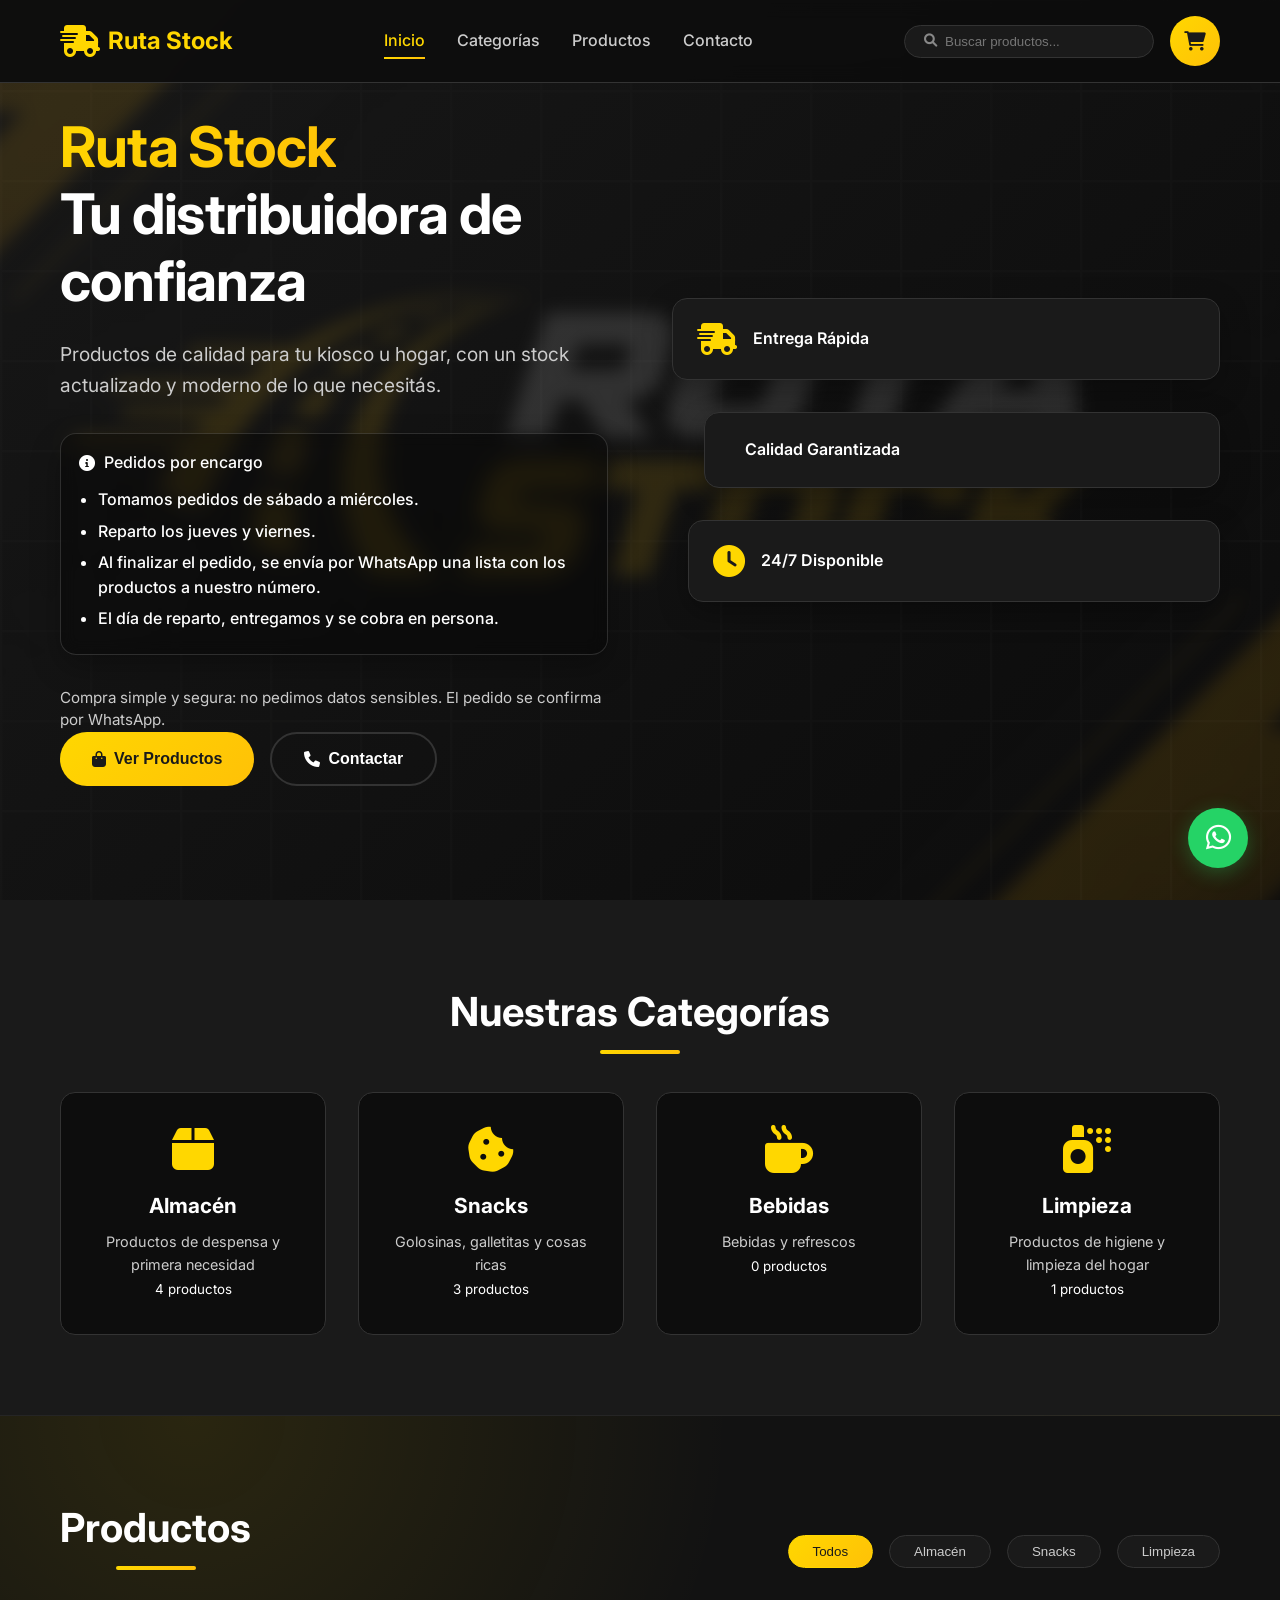
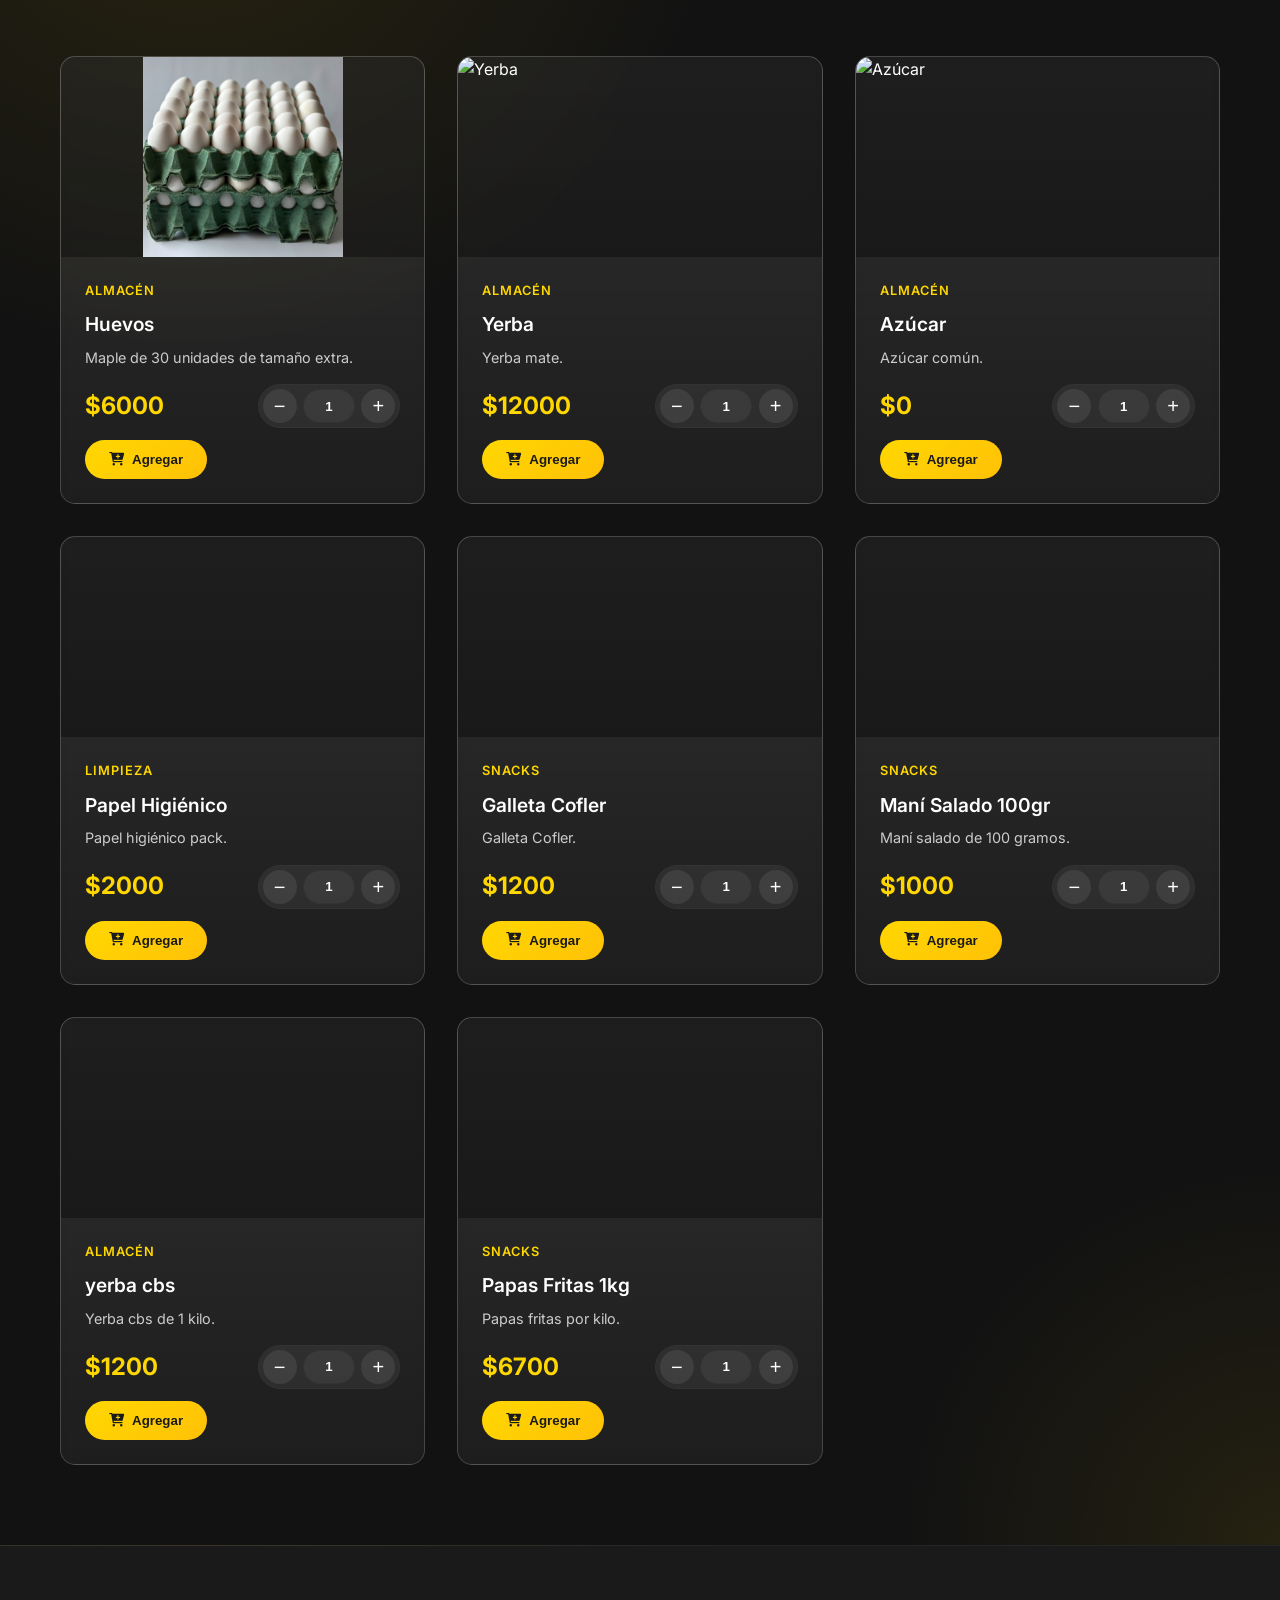
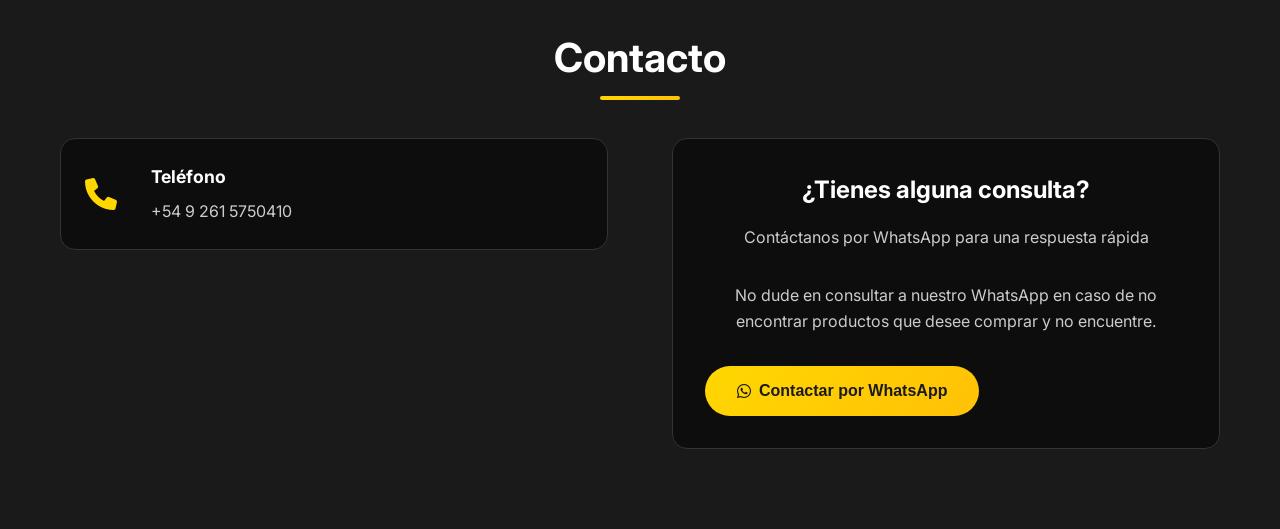
==== commit 5d97113f: "Add files via upload" ====
--- a/index.html
+++ b/index.html
@@ -1,227 +1,231 @@
-<!DOCTYPE html>
-<html lang="es">
-<head>
-    <meta charset="UTF-8">
-    <meta name="viewport" content="width=device-width, initial-scale=1.0">
-    <title>Ruta Stock - Distribuidora</title>
-    <link rel="stylesheet" href="styles.css">
-    <link href="https://cdnjs.cloudflare.com/ajax/libs/font-awesome/6.0.0/css/all.min.css" rel="stylesheet">
-    <link href="https://fonts.googleapis.com/css2?family=Inter:wght@300;400;500;600;700&display=swap" rel="stylesheet">
-</head>
-<body>
-    <!-- Header -->
-    <header class="header">
-        <div class="container">
-            <div class="logo">
-                <i class="fas fa-truck-fast"></i>
-                <span>Ruta Stock</span>
-            </div>
-            <nav class="nav">
-                <a href="#inicio" class="nav-link active">Inicio</a>
-                <a href="#categorias" class="nav-link">Categorías</a>
-                <a href="#productos" class="nav-link">Productos</a>
-                <a href="#contacto" class="nav-link">Contacto</a>
-            </nav>
-            <div class="header-actions">
-                <div class="search-container">
-                    <input type="text" id="searchInput" placeholder="Buscar productos...">
-                    <button class="search-btn" id="searchBtn" type="button" aria-label="Buscar">
-                        <i class="fas fa-search"></i>
-                    </button>
-                </div>
-                <button class="mobile-menu-toggle" id="mobileMenuToggle" aria-label="Abrir menú">
-                    <i class="fas fa-bars"></i>
-                </button>
-                <button class="cart-btn" id="cartBtn">
-                    <i class="fas fa-shopping-cart"></i>
-                    <span class="cart-count" id="cartCount">0</span>
-                </button>
-            </div>
-        </div>
-    </header>
-
-    <!-- Hero Section -->
-    <section id="inicio" class="hero">
-        <div class="container">
-            <div class="hero-content">
-                <h1 class="hero-title">
-                    <span class="highlight">Ruta Stock</span>
-                    <br>Tu distribuidora de confianza
-                </h1>
-                <p class="hero-subtitle">
-                    Productos de calidad para tu kiosco u hogar. 
-                    Pedidos rápidos y entrega confiable.
-                </p>
-                <div class="hero-notice" role="note" aria-label="Información de pedidos y reparto">
-                    <div class="hero-notice-title">
-                        <i class="fas fa-circle-info"></i>
-                        Pedidos por encargo
-                    </div>
-                    <ul class="hero-notice-list">
-                        <li>Tomamos pedidos de sábado a miércoles.</li>
-                        <li>Reparto los jueves y viernes.</li>
-                        <li>Al finalizar el pedido, se envía por WhatsApp una lista con los productos a nuestro número.</li>
-                        <li>El día de reparto, entregamos y se cobra en persona.</li>
-                    </ul>
-                </div>
-                <div class="hero-actions">
-                    <button class="btn btn-primary" onclick="scrollToSection('productos')">
-                        <i class="fas fa-shopping-bag"></i>
-                        Ver Productos
-                    </button>
-                    <button class="btn btn-secondary" onclick="scrollToSection('contacto')">
-                        <i class="fas fa-phone"></i>
-                        Contactar
-                    </button>
-                </div>
-            </div>
-            <div class="hero-visual">
-                <div class="floating-card">
-                    <i class="fas fa-truck-fast"></i>
-                    <span>Entrega Rápida</span>
-                </div>
-                <div class="floating-card">
-                    <i class="fas fa-shield-check"></i>
-                    <span>Calidad Garantizada</span>
-                </div>
-                <div class="floating-card">
-                    <i class="fas fa-clock"></i>
-                    <span>24/7 Disponible</span>
-                </div>
-            </div>
-        </div>
-    </section>
-
-    <!-- Categories Section -->
-    <section id="categorias" class="categories">
-        <div class="container">
-            <h2 class="section-title">Nuestras Categorías</h2>
-            <div class="categories-grid" id="categoriesGrid">
-                <!-- Categories will be loaded dynamically -->
-            </div>
-        </div>
-    </section>
-
-    <!-- Products Section -->
-    <section id="productos" class="products">
-        <div class="container">
-            <div class="products-header">
-                <h2 class="section-title">Productos</h2>
-                <div class="filters" id="filterButtons"></div>
-            </div>
-            <div class="products-grid" id="productsGrid">
-                <!-- Products will be loaded dynamically -->
-            </div>
-        </div>
-    </section>
-
-    <!-- Contact Section -->
-    <section id="contacto" class="contact">
-        <div class="container">
-            <h2 class="section-title">Contacto</h2>
-            <div class="contact-content">
-                <div class="contact-info">
-                    <div class="contact-item">
-                        <i class="fas fa-phone"></i>
-                        <div>
-                            <h3>Teléfono</h3>
-                            <p>+54 9 261 5750410</p>
-                        </div>
-                    </div>
-                </div>
-                <div class="contact-form">
-                    <h3>¿Tienes alguna consulta?</h3>
-                    <p>Contáctanos por WhatsApp para una respuesta rápida</p>
-                    <button class="btn btn-primary" onclick="openWhatsApp()">
-                        <i class="fab fa-whatsapp"></i>
-                        Contactar por WhatsApp
-                    </button>
-                </div>
-            </div>
-        </div>
-    </section>
-
-    <!-- Cart Modal -->
-    <div class="modal" id="cartModal">
-        <div class="modal-content">
-            <div class="modal-header">
-                <h3>Carrito de Compras</h3>
-                <button class="close-btn" id="closeCartModal">
-                    <i class="fas fa-times"></i>
-                </button>
-            </div>
-            <div class="modal-body">
-                <div id="cartItems">
-                    <!-- Cart items will be loaded dynamically -->
-                </div>
-                <div class="cart-total">
-                    <strong>Total: $<span id="cartTotal">0</span></strong>
-                </div>
-            </div>
-            <div class="cart-scroll-hint" id="cartScrollHint" aria-hidden="true">
-                <span>Deslizá para ver más</span>
-                <i class="fas fa-chevron-down"></i>
-            </div>
-            <div class="modal-footer">
-                <button class="btn btn-secondary" id="clearCart">
-                    <i class="fas fa-trash"></i>
-                    Vaciar Carrito
-                </button>
-                <button class="btn btn-primary" id="checkoutBtn">
-                    <i class="fab fa-whatsapp"></i>
-                    Enviar Pedido
-                </button>
-            </div>
-        </div>
-    </div>
-
-    <!-- Checkout Modal -->
-    <div class="modal" id="checkoutModal">
-        <div class="modal-content">
-            <div class="modal-header">
-                <h3>Finalizar Pedido</h3>
-                <button class="close-btn" id="closeCheckoutModal">
-                    <i class="fas fa-times"></i>
-                </button>
-            </div>
-            <div class="modal-body">
-                <form id="checkoutForm">
-                    <div class="form-group">
-                        <label for="customerName">Nombre completo *</label>
-                        <input type="text" id="customerName" required>
-                    </div>
-                    <div class="form-group">
-                        <label for="customerAddress">Dirección *</label>
-                        <input type="text" id="customerAddress" required>
-                    </div>
-                    <div class="form-group">
-                        <label for="customerReference">Referencia (opcional)</label>
-                        <input type="text" id="customerReference" placeholder="Ej: Casa azul, portón negro">
-                    </div>
-                </form>
-            </div>
-            <div class="modal-footer">
-                <button class="btn btn-secondary" id="cancelCheckout">Cancelar</button>
-                <button class="btn btn-primary" id="sendOrderBtn">
-                    <i class="fab fa-whatsapp"></i>
-                    Enviar por WhatsApp
-                </button>
-            </div>
-        </div>
-    </div>
-
-    <!-- WhatsApp Float Button -->
-    <a href="#" class="whatsapp-float" onclick="openWhatsApp()" title="Contactar por WhatsApp">
-        <i class="fab fa-whatsapp"></i>
-    </a>
-
-    <!-- Loading Spinner -->
-    <div class="loading" id="loading">
-        <div class="spinner"></div>
-    </div>
-
-    <script src="config.js"></script>
-    <script src="productos.js"></script>
-    <script src="script.js"></script>
-</body>
+<!DOCTYPE html>
+<html lang="es">
+<head>
+    <meta charset="UTF-8">
+    <meta name="viewport" content="width=device-width, initial-scale=1.0">
+    <title>Ruta Stock - Distribuidora</title>
+    <link rel="stylesheet" href="styles.css">
+    <link href="https://cdnjs.cloudflare.com/ajax/libs/font-awesome/6.0.0/css/all.min.css" rel="stylesheet">
+    <link href="https://fonts.googleapis.com/css2?family=Inter:wght@300;400;500;600;700&display=swap" rel="stylesheet">
+</head>
+<body>
+    <!-- Header -->
+    <header class="header">
+        <div class="container">
+            <div class="logo">
+                <i class="fas fa-truck-fast"></i>
+                <span>Ruta Stock</span>
+            </div>
+            <nav class="nav">
+                <a href="#inicio" class="nav-link active">Inicio</a>
+                <a href="#categorias" class="nav-link">Categorías</a>
+                <a href="#productos" class="nav-link">Productos</a>
+                <a href="#contacto" class="nav-link">Contacto</a>
+            </nav>
+            <div class="header-actions">
+                <div class="search-container">
+                    <input type="text" id="searchInput" placeholder="Buscar productos...">
+                    <button class="search-btn" id="searchBtn" type="button" aria-label="Buscar">
+                        <i class="fas fa-search"></i>
+                    </button>
+                </div>
+                <button class="mobile-menu-toggle" id="mobileMenuToggle" aria-label="Abrir menú">
+                    <i class="fas fa-bars"></i>
+                </button>
+                <button class="cart-btn" id="cartBtn">
+                    <i class="fas fa-shopping-cart"></i>
+                    <span class="cart-count" id="cartCount">0</span>
+                </button>
+            </div>
+        </div>
+    </header>
+
+    <!-- Hero Section -->
+    <section id="inicio" class="hero">
+        <div class="container">
+            <div class="hero-content">
+                <h1 class="hero-title">
+                    <span class="highlight">Ruta Stock</span>
+                    <br>Tu distribuidora de confianza
+                </h1>
+                <p class="hero-subtitle">
+                    Productos de calidad para tu kiosco u hogar,
+                    con un stock actualizado y moderno de lo que necesitás.
+                </p>
+                <div class="hero-notice" role="note" aria-label="Información de pedidos y reparto">
+                    <div class="hero-notice-title">
+                        <i class="fas fa-circle-info"></i>
+                        Pedidos por encargo
+                    </div>
+                    <ul class="hero-notice-list">
+                        <li>Tomamos pedidos de sábado a miércoles.</li>
+                        <li>Reparto los jueves y viernes.</li>
+                        <li>Al finalizar el pedido, se envía por WhatsApp una lista con los productos a nuestro número.</li>
+                        <li>El día de reparto, entregamos y se cobra en persona.</li>
+                    </ul>
+                </div>
+                <p class="hero-trust" aria-label="Información de seguridad y privacidad">
+                    Compra simple y segura: no pedimos datos sensibles. El pedido se confirma por WhatsApp.
+                </p>
+                <div class="hero-actions">
+                    <button class="btn btn-primary" onclick="scrollToSection('productos')">
+                        <i class="fas fa-shopping-bag"></i>
+                        Ver Productos
+                    </button>
+                    <button class="btn btn-secondary" onclick="scrollToSection('contacto')">
+                        <i class="fas fa-phone"></i>
+                        Contactar
+                    </button>
+                </div>
+            </div>
+            <div class="hero-visual">
+                <div class="floating-card">
+                    <i class="fas fa-truck-fast"></i>
+                    <span>Entrega Rápida</span>
+                </div>
+                <div class="floating-card">
+                    <i class="fas fa-shield-check"></i>
+                    <span>Calidad Garantizada</span>
+                </div>
+                <div class="floating-card">
+                    <i class="fas fa-clock"></i>
+                    <span>24/7 Disponible</span>
+                </div>
+            </div>
+        </div>
+    </section>
+
+    <!-- Categories Section -->
+    <section id="categorias" class="categories">
+        <div class="container">
+            <h2 class="section-title">Nuestras Categorías</h2>
+            <div class="categories-grid" id="categoriesGrid">
+                <!-- Categories will be loaded dynamically -->
+            </div>
+        </div>
+    </section>
+
+    <!-- Products Section -->
+    <section id="productos" class="products">
+        <div class="container">
+            <div class="products-header">
+                <h2 class="section-title">Productos</h2>
+                <div class="filters" id="filterButtons"></div>
+            </div>
+            <div class="products-grid" id="productsGrid">
+                <!-- Products will be loaded dynamically -->
+            </div>
+        </div>
+    </section>
+
+    <!-- Contact Section -->
+    <section id="contacto" class="contact">
+        <div class="container">
+            <h2 class="section-title">Contacto</h2>
+            <div class="contact-content">
+                <div class="contact-info">
+                    <div class="contact-item">
+                        <i class="fas fa-phone"></i>
+                        <div>
+                            <h3>Teléfono</h3>
+                            <p>+54 9 261 5750410</p>
+                        </div>
+                    </div>
+                </div>
+                <div class="contact-form">
+                    <h3>¿Tienes alguna consulta?</h3>
+                    <p>Contáctanos por WhatsApp para una respuesta rápida</p>
+                    <p>No dude en consultar a nuestro WhatsApp en caso de no encontrar productos que desee comprar y no encuentre.</p>
+                    <button class="btn btn-primary" onclick="openWhatsApp()">
+                        <i class="fab fa-whatsapp"></i>
+                        Contactar por WhatsApp
+                    </button>
+                </div>
+            </div>
+        </div>
+    </section>
+
+    <!-- Cart Modal -->
+    <div class="modal" id="cartModal">
+        <div class="modal-content">
+            <div class="modal-header">
+                <h3>Carrito de Compras</h3>
+                <button class="close-btn" id="closeCartModal">
+                    <i class="fas fa-times"></i>
+                </button>
+            </div>
+            <div class="modal-body">
+                <div id="cartItems">
+                    <!-- Cart items will be loaded dynamically -->
+                </div>
+                <div class="cart-total">
+                    <strong>Total: $<span id="cartTotal">0</span></strong>
+                </div>
+            </div>
+            <div class="cart-scroll-hint" id="cartScrollHint" aria-hidden="true">
+                <span>Deslizá para ver más</span>
+                <i class="fas fa-chevron-down"></i>
+            </div>
+            <div class="modal-footer">
+                <button class="btn btn-secondary" id="clearCart">
+                    <i class="fas fa-trash"></i>
+                    Vaciar Carrito
+                </button>
+                <button class="btn btn-primary" id="checkoutBtn">
+                    <i class="fab fa-whatsapp"></i>
+                    Enviar Pedido
+                </button>
+            </div>
+        </div>
+    </div>
+
+    <!-- Checkout Modal -->
+    <div class="modal" id="checkoutModal">
+        <div class="modal-content">
+            <div class="modal-header">
+                <h3>Finalizar Pedido</h3>
+                <button class="close-btn" id="closeCheckoutModal">
+                    <i class="fas fa-times"></i>
+                </button>
+            </div>
+            <div class="modal-body">
+                <form id="checkoutForm">
+                    <div class="form-group">
+                        <label for="customerName">Nombre completo *</label>
+                        <input type="text" id="customerName" required>
+                    </div>
+                    <div class="form-group">
+                        <label for="customerAddress">Dirección *</label>
+                        <input type="text" id="customerAddress" required>
+                    </div>
+                    <div class="form-group">
+                        <label for="customerReference">Referencia (opcional)</label>
+                        <input type="text" id="customerReference" placeholder="Ej: Casa azul, portón negro">
+                    </div>
+                </form>
+            </div>
+            <div class="modal-footer">
+                <button class="btn btn-secondary" id="cancelCheckout">Cancelar</button>
+                <button class="btn btn-primary" id="sendOrderBtn">
+                    <i class="fab fa-whatsapp"></i>
+                    Enviar por WhatsApp
+                </button>
+            </div>
+        </div>
+    </div>
+
+    <!-- WhatsApp Float Button -->
+    <a href="#" class="whatsapp-float" onclick="openWhatsApp()" title="Contactar por WhatsApp">
+        <i class="fab fa-whatsapp"></i>
+    </a>
+
+    <!-- Loading Spinner -->
+    <div class="loading" id="loading">
+        <div class="spinner"></div>
+    </div>
+
+    <script src="config.js"></script>
+    <script src="productos.js"></script>
+    <script src="script.js"></script>
+</body>
 </html>
--- a/styles.css
+++ b/styles.css
@@ -27,6 +27,9 @@
     color: var(--text-primary);
     line-height: 1.6;
     overflow-x: hidden;
+    -webkit-font-smoothing: antialiased;
+    -moz-osx-font-smoothing: grayscale;
+    text-rendering: optimizeLegibility;
 }
 
 .container {
@@ -264,6 +267,7 @@
     font-weight: 700;
     line-height: 1.2;
     margin-bottom: 1.5rem;
+    letter-spacing: -0.02em;
 }
 
 .highlight {
@@ -278,6 +282,10 @@
     color: var(--text-secondary);
     margin-bottom: 2rem;
     line-height: 1.6;
+}
+
+.hero-content {
+    max-width: 620px;
 }
 
 .hero-notice {
@@ -286,6 +294,8 @@
     border: 1px solid rgba(255, 255, 255, 0.14);
     border-radius: 16px;
     padding: 1rem 1.1rem;
+    box-shadow: 0 12px 30px rgba(0, 0, 0, 0.28);
+    backdrop-filter: blur(8px);
 }
 
 .hero-notice-title {
@@ -305,6 +315,10 @@
     font-weight: 500;
 }
 
+.hero-notice-list li {
+    margin: 0.35rem 0;
+}
+
 .hero-notice-list strong {
     color: inherit;
     font-weight: inherit;
@@ -314,6 +328,13 @@
     display: flex;
     gap: 1rem;
     flex-wrap: wrap;
+}
+
+.hero-trust {
+    margin: 0.75rem 0 0;
+    color: var(--text-secondary);
+    font-size: 0.95rem;
+    line-height: 1.5;
 }
 
 .btn {
@@ -328,6 +349,19 @@
     gap: 0.5rem;
     text-decoration: none;
     font-size: 1rem;
+}
+
+.btn:focus-visible,
+.nav-link:focus-visible,
+.search-btn:focus-visible,
+.cart-btn:focus-visible,
+.mobile-menu-toggle:focus-visible {
+    outline: 3px solid rgba(255, 215, 0, 0.55);
+    outline-offset: 3px;
+}
+
+.btn:active {
+    transform: translateY(0);
 }
 
 .btn-primary {
@@ -582,6 +616,11 @@
     height: 100%;
     object-fit: cover;
     transition: transform 0.3s ease;
+}
+
+.product-image.contain img {
+    object-fit: contain;
+    transform: none !important;
 }
 
 .product-card:hover .product-image img {
@@ -665,6 +704,34 @@
     text-align: center;
     font-weight: 600;
     color: var(--text-primary);
+}
+
+.qty-input {
+    width: 52px;
+    height: 34px;
+    border-radius: 999px;
+    border: 1px solid var(--border-color);
+    background: rgba(255, 255, 255, 0.06);
+    color: var(--text-primary);
+    text-align: center;
+    font-weight: 700;
+    outline: none;
+}
+
+.qty-input:focus {
+    border-color: var(--primary-color);
+    box-shadow: 0 0 0 2px var(--shadow-light);
+}
+
+.qty-input::-webkit-outer-spin-button,
+.qty-input::-webkit-inner-spin-button {
+    -webkit-appearance: none;
+    margin: 0;
+}
+
+.qty-input[type="number"] {
+    appearance: textfield;
+    -moz-appearance: textfield;
 }
 
 .product-price {
@@ -850,6 +917,14 @@
     justify-content: center;
     color: var(--primary-color);
     font-size: 1.5rem;
+    overflow: hidden;
+}
+
+.cart-item-image img {
+    width: 100%;
+    height: 100%;
+    object-fit: cover;
+    display: block;
 }
 
 .cart-item-info {
@@ -1071,6 +1146,33 @@
     opacity: 1;
 }
 
+.welcome-toast {
+    position: fixed;
+    top: 92px;
+    left: 50%;
+    transform: translateX(-50%) translateY(-8px);
+    z-index: 2600;
+    background: var(--primary-color);
+    color: #111;
+    border: 1px solid rgba(0, 0, 0, 0.35);
+    border-radius: 999px;
+    padding: 0.55rem 0.9rem;
+    font-weight: 800;
+    font-size: 0.9rem;
+    letter-spacing: -0.01em;
+    box-shadow: 0 12px 28px rgba(0, 0, 0, 0.35);
+    opacity: 0;
+    transition: opacity 0.22s ease, transform 0.22s ease;
+    pointer-events: none;
+    max-width: calc(100vw - 24px);
+    text-align: center;
+}
+
+.welcome-toast.show {
+    opacity: 1;
+    transform: translateX(-50%) translateY(0);
+}
+
 /* Loading Spinner */
 .loading {
     display: none;
@@ -1173,42 +1275,54 @@
     }
 
     .hero {
-        min-height: auto;
+        /* Un poco más alto y ordenado en móvil,
+           pero dejando que "Productos" asome abajo */
+        min-height: calc(100svh - 72px - 64px);
         padding-top: 5.2rem;
-        padding-bottom: 0.6rem;
+        padding-bottom: 1.4rem;
     }
 
     .hero-title {
-        font-size: 1.7rem;
-        margin-bottom: 0.65rem;
+        font-size: 1.42rem;
+        line-height: 1.16;
+        margin-bottom: 0.8rem;
     }
 
     .hero-subtitle {
-        font-size: 0.95rem;
-        margin-bottom: 0.9rem;
-        line-height: 1.35;
+        font-size: 0.84rem;
+        margin-bottom: 1.15rem;
+        line-height: 1.55;
     }
 
     .hero-notice {
-        margin: 0.6rem 0 0.9rem;
-        padding: 0.7rem 0.75rem;
+        margin: 0.75rem 0 1.05rem;
+        padding: 0.78rem 0.85rem;
     }
 
     .hero-notice-title {
-        margin-bottom: 0.45rem;
-        font-size: 0.9rem;
+        margin-bottom: 0.55rem;
+        font-size: 0.84rem;
     }
 
     .hero-notice-list {
         display: block;
-        font-size: 0.8rem;
-        line-height: 1.35;
+        font-size: 0.74rem;
+        line-height: 1.6;
         padding-left: 1rem;
+    }
+
+    .hero-content {
+        max-width: 36rem;
+        margin: 0 auto;
     }
 
     .hero-actions {
         justify-content: center;
         gap: 0.6rem;
+    }
+
+    .hero-trust {
+        display: none;
     }
 
     .floating-card {
@@ -1293,6 +1407,15 @@
         border-radius: 18px;
     }
 
+    .product-footer {
+        flex-direction: column;
+        align-items: stretch;
+    }
+
+    .qty-selector {
+        align-self: center;
+    }
+
     .product-description {
         font-size: 0.76rem;
         margin-bottom: 0.55rem;
@@ -1310,9 +1433,16 @@
     }
 
     .qty-btn {
-        width: 24px;
-        height: 24px;
-        font-size: 1rem;
+        width: clamp(22px, 7vw, 28px);
+        height: clamp(22px, 7vw, 28px);
+        font-size: clamp(0.9rem, 3.2vw, 1rem);
+    }
+
+    .qty-input {
+        width: clamp(34px, 12vw, 56px);
+        height: clamp(22px, 7vw, 28px);
+        font-size: clamp(0.78rem, 3.1vw, 0.92rem);
+        padding: 0;
     }
 
     .qty-value {
@@ -1450,6 +1580,18 @@
         padding: 0.56rem 0.7rem;
     }
 
+    .welcome-toast {
+        top: auto;
+        bottom: calc(14px + env(safe-area-inset-bottom));
+        font-size: 0.84rem;
+        padding: 0.5rem 0.8rem;
+        transform: translateX(-50%) translateY(8px);
+    }
+
+    .welcome-toast.show {
+        transform: translateX(-50%) translateY(0);
+    }
+
     #categorias {
         padding-top: 1.3rem;
         padding-bottom: 1.5rem;
@@ -1502,6 +1644,12 @@
         height: 108px;
     }
 
+    .qty-input {
+        width: clamp(36px, 12vw, 44px);
+        height: 24px;
+        font-size: 0.82rem;
+    }
+
     .hero-notice {
         padding: 0.58rem 0.68rem;
     }
